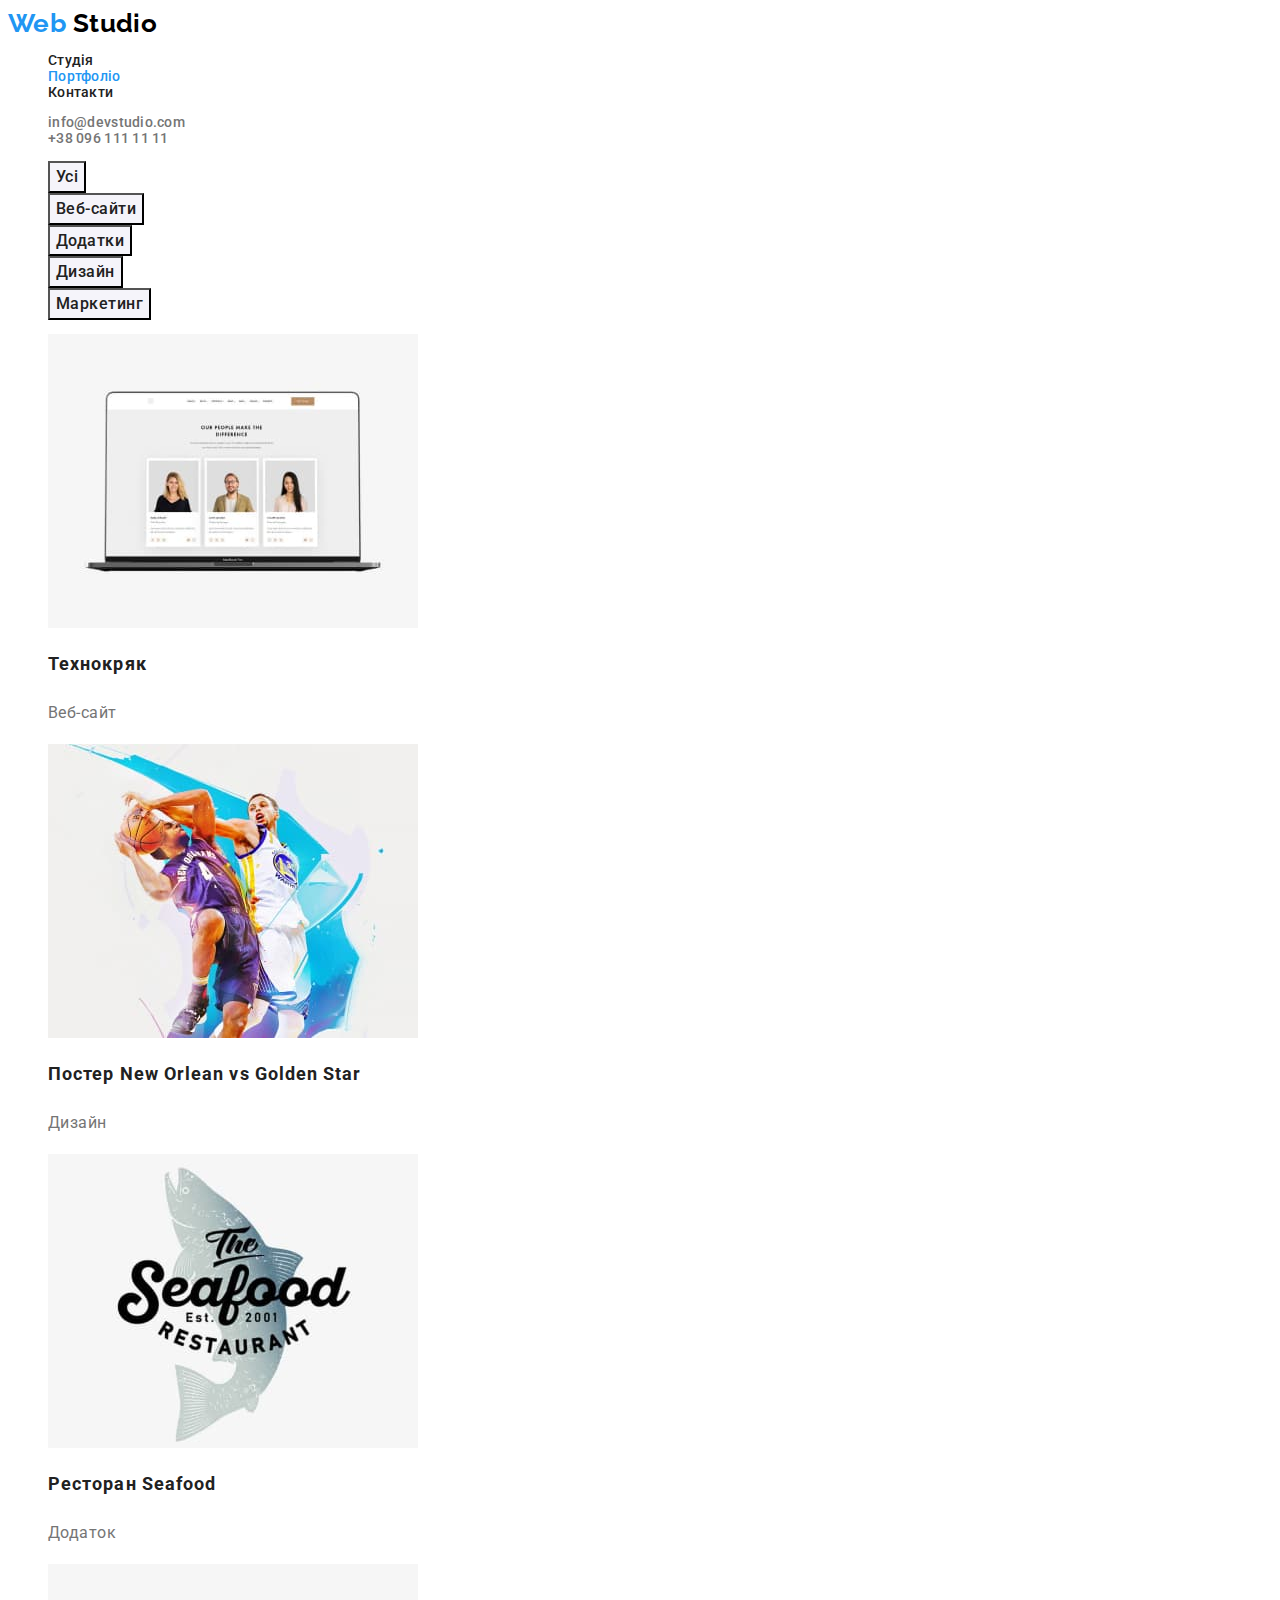
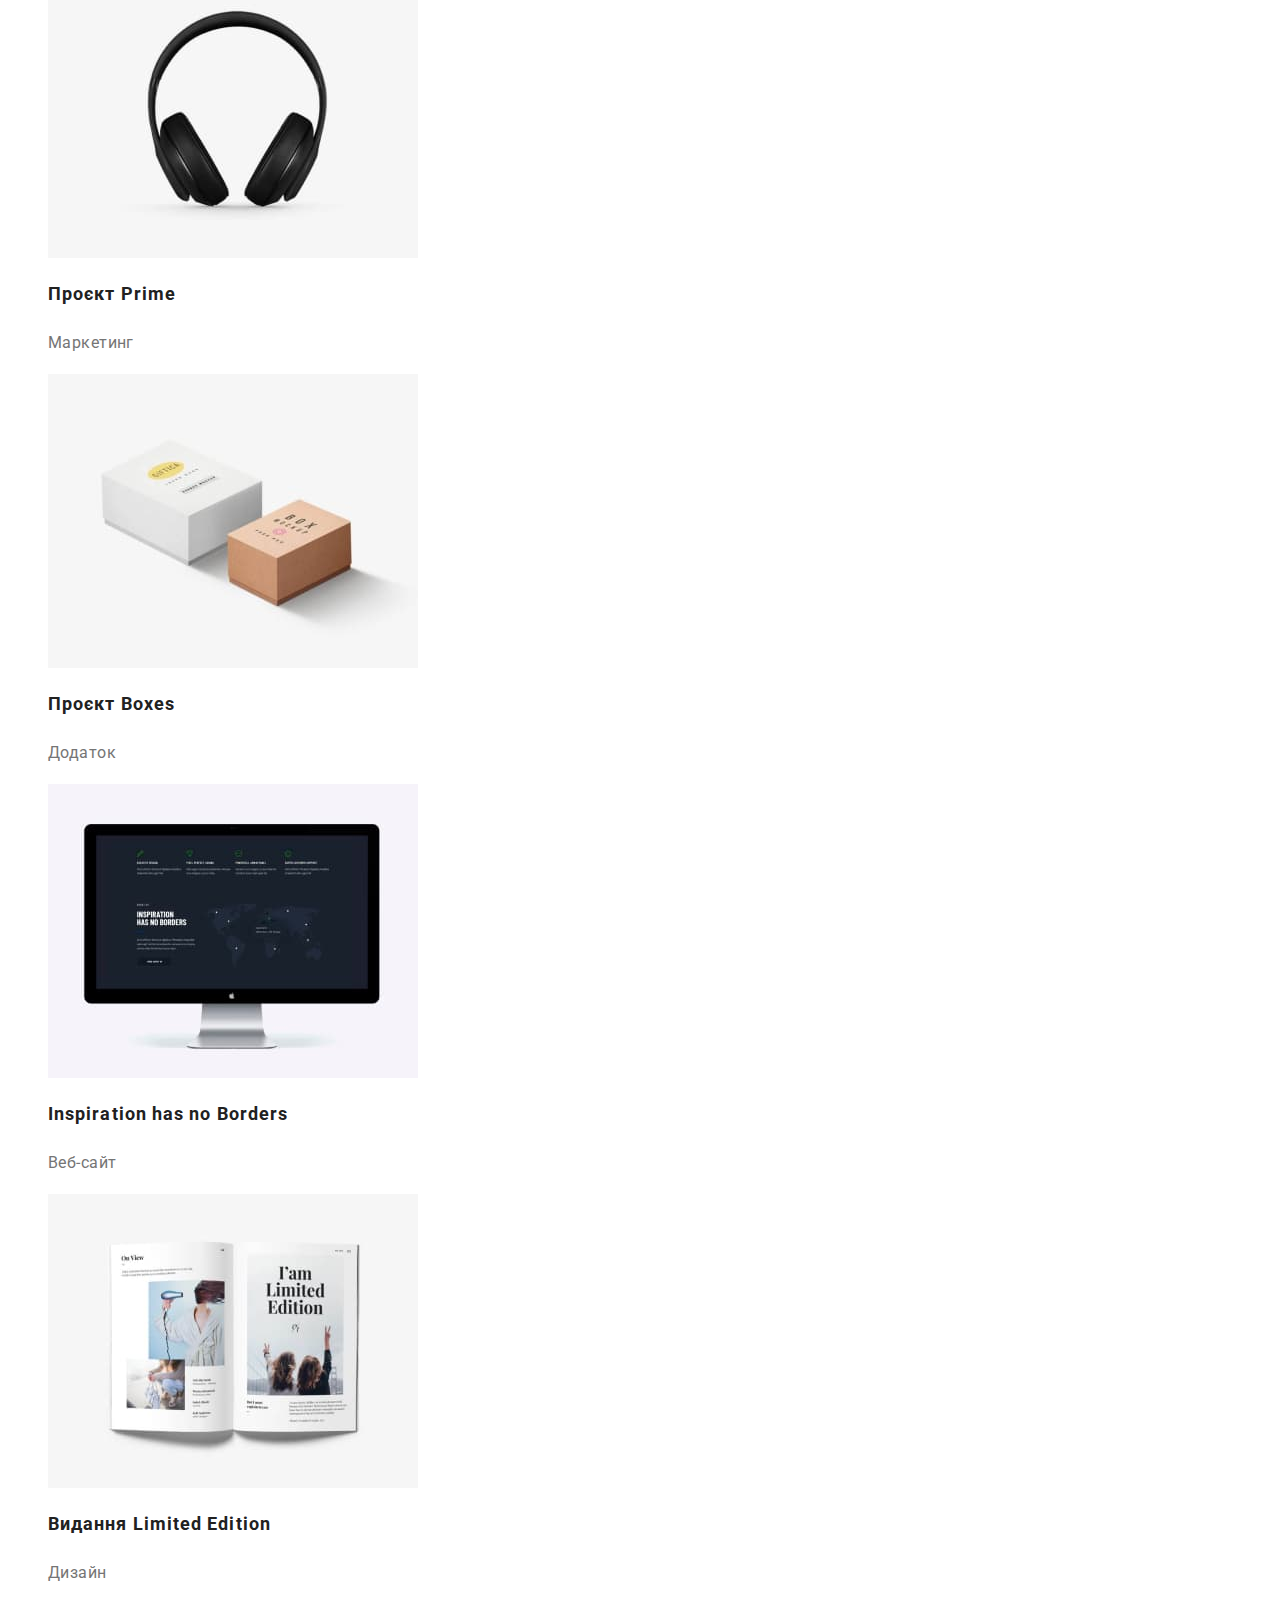
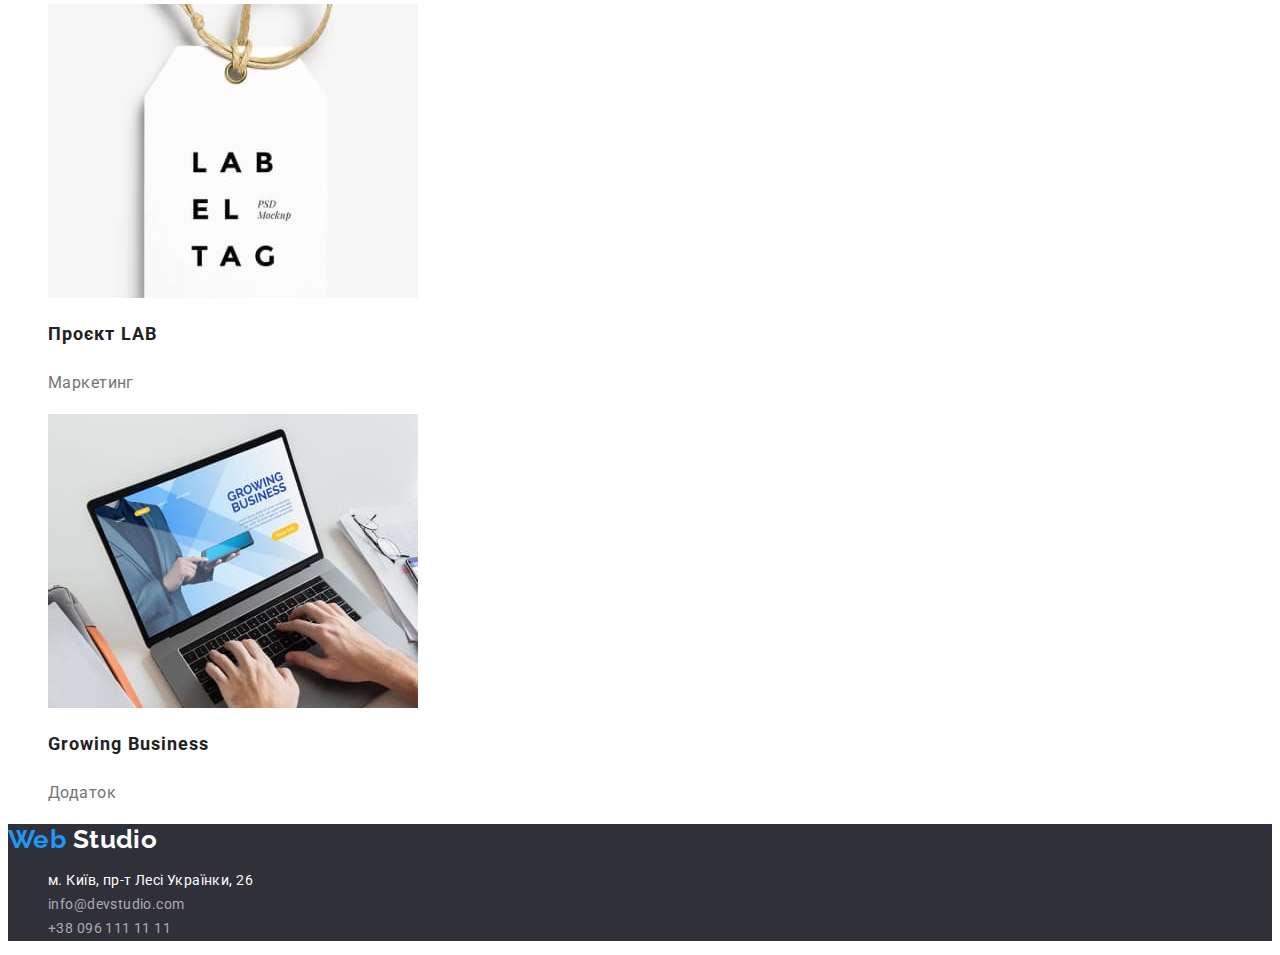
==== portfolio.html @ d784da1b "Скопіював файли попередньої роботи" ====
<!DOCTYPE html>
<html lang="uk">
  <head>
    <meta charset="UTF-8" />
    <meta http-equiv="X-UA-Compatible" content="IE=edge" />
    <meta name="viewport" content="width=device-width, initial-scale=1.0" />
    <title>Portfolio</title>
    <link
      href="https://fonts.googleapis.com/css2?family=Raleway:wght@700&family=Roboto:wght@400;500;700;900&display=swap"
      rel="stylesheet"
    />
    <link rel="stylesheet" href="./css/styles.css" />
  </head>
  <body>
    <!--Шапка сайту-->
    <header>
      <nav>
        <a href="./index.html" class="logo">
          <span class="accent"> Web</span> Studio</a
        >

        <ul class="site-nav list">
          <li><a href="./index.html" class="link">Студія</a></li>
          <li><a href="./portfolio.html" class="link current">Портфоліо</a></li>
          <li><a href="" class="link">Контакти</a></li>
        </ul>
      </nav>

      <ul class="addres-header list">
        <li>
          <a href="mailto:info@devstudio.com" class="link"
            >info@devstudio.com</a
          >
        </li>
        <li><a href="tel:+380961111111" class="link">+38 096 111 11 11</a></li>
      </ul>
    </header>
    <!--Портфоліо-->
    <main>
      <section class="portfolio-section">
        <h1 class="visually-hidden">Портфоліо</h1>
        <ul class="portfolio-filter list">
          <li><button type="button" class="button">Усі</button></li>
          <li><button type="button" class="button">Веб-сайти</button></li>
          <li><button type="button" class="button">Додатки</button></li>
          <li><button type="button" class="button">Дизайн</button></li>
          <li><button type="button" class="button">Маркетинг</button></li>
        </ul>
        <ul class="portfolio-list list">
          <li>
            <a href="" class="link"
              ><img src="./images/img-7.jpg" alt="технокряк" width="370" />
              <h2 class="project">Технокряк</h2>
              <p class="text">Веб-сайт</p>
            </a>
          </li>
          <li>
            <a href="" class="link"
              ><img src="./images/img-8.jpg" alt="постер" width="370" />
              <h2 class="project">Постер New Orlean vs Golden Star</h2>
              <p class="text">Дизайн</p>
            </a>
          </li>
          <li>
            <a href="" class="link"
              ><img src="./images/img-9.jpg" alt="ресторан" width="370" />
              <h2 class="project">Ресторан Seafood</h2>
              <p class="text">Додаток</p>
            </a>
          </li>
          <li>
            <a href="" class="link"
              ><img src="./images/img-10.jpg" alt="проект прайм" width="370" />
              <h2 class="project">Проєкт Prime</h2>
              <p class="text">Маркетинг</p>
            </a>
          </li>
          <li>
            <a href="" class="link"
              ><img src="./images/img-11.jpg" alt="прєкт бокси" width="370" />
              <h2 class="project">Проєкт Boxes</h2>
              <p class="text">Додаток</p>
            </a>
          </li>
          <li>
            <a href="" class="link"
              ><img
                src="./images/img-12.jpg"
                alt="натхнення не має кордонів"
                width="370"
              />
              <h2 class="project">Inspiration has no Borders</h2>
              <p class="text">Веб-сайт</p>
            </a>
          </li>
          <li>
            <a href="" class="link"
              ><img
                src="./images/img-13.jpg"
                alt="лімітоване видання"
                width="370"
              />
              <h2 class="project">Видання Limited Edition</h2>
              <p class="text">Дизайн</p>
            </a>
          </li>
          <li>
            <a href="" class="link"
              ><img src="./images/img-14.jpg" alt="проєкт лаб" width="370" />
              <h2 class="project">Проєкт LAB</h2>
              <p class="text">Маркетинг</p>
            </a>
          </li>
          <li>
            <a href="" class="link"
              ><img
                src="./images/img-15.jpg"
                alt="зростаючий бізнес"
                width="370"
              />
              <h2 class="project">Growing Business</h2>
              <p class="text">Додаток</p>
            </a>
          </li>
        </ul>
      </section>
    </main>
    <!--Підвал-->
    <footer class="footer">
      <a href="./index.html" class="logo-footer">
        <span class="accent"> Web</span> Studio</a
      >
      <address>
        <ul class="address-footer list">
          <li>
            <a
              href="https://goo.gl/maps/JW1N6J5ZFGcBBdPn9"
              target="_blank"
              rel="noopener noreferrer nofollow"
              class="map"
              >м. Київ, пр-т Лесі Українки, 26</a
            >
          </li>
          <li>
            <a href="mailto:info@devstudio.com" class="link"
              >info@devstudio.com</a
            >
          </li>
          <li>
            <a href="tel:+380961111111" class="link">+38 096 111 11 11</a>
          </li>
        </ul>
      </address>
    </footer>
  </body>
</html>
---- css/styles.css ----
:root {
    --primary-text-color: #757575;
    --title-text-color: #212121;
    --accent-color: #2196F3;
    --hero-title-color: #FFFFFF;
    --primary-bg-color: #FFFFFF;
    --button-color: #F5F4FA;
    --primary-button-color: #FFFFFF;
    --logo-color: #000000;
    --bg-hero-color: #2F303A;
    --bg-futer-color: #2F303A;
    --bg-team-color: #F5F4FA;
    --button-hero: #188CE8;
    --logo-footer-color:#FFFFFF;
    --link-footer-color:#FFFFFF99;
    --map-footer-color:#FFFFFF;
    --bg--button-primary-color:#FFFFFF;
    --button-hover-focus-color:#FFFFFF;
}

body {
    background-color:var(--primary-bg-color) ;
    color:var(--primary-text-color) ;
    font-family: Roboto, sans-serif;
    letter-spacing: 0.03em;
    font-size: 14px;
}

.list {
    list-style: none;
}

.visually-hidden {
    position: absolute;
    white-space: nowrap;
    width: 1px;
    height: 1px;
    overflow: hidden;
    border: 0;
    padding: 0;
    clip: rect(0 0 0 0);
    clip-path: inset(50%);
    margin: -1px;
}

/* logo */

.logo {
    color: var(--logo-color);
    font-family: Raleway, sans-serif;
    font-weight: 700;
    font-size: 26px;
    line-height: 1.19;
    text-decoration: none;
}
.logo .accent {
    color: var(--accent-color);
}
.logo:hover ,
.logo:focus {
    color: var(--accent-color);
}
.logo-footer {
color: var(--logo-footer-color);
    font-family: Raleway, sans-serif;
    font-weight: 700;
    font-size: 26px;
    line-height: 1.19;
    text-decoration: none;
}

.logo-footer .accent {
    color: var(--accent-color);
}

.logo-footer:hover ,
.logo-footer:focus {
    color: var(--accent-color);
}

/* site-nav */

.site-nav {
    font-weight: 500;
    line-height: 1.14;
    letter-spacing: 0.02em;
}
.site-nav .link {
color:var(--title-text-color ) ;
text-decoration: none;
}
.site-nav .link:hover ,
.site-nav .link:focus {
color: var(--accent-color);
}
.site-nav .link.current {
    color: var(--accent-color);
}

/* addres-header */

.addres-header {
    font-weight: 500;
    line-height: 1.14;
    letter-spacing: 0.02em;
}
.addres-header .link {
    color: var(--primary-text-color);
    text-decoration: none;
}
.addres-header .link:hover ,
.addres-header .link:focus {
    color: var(--accent-color);
}

/* section */

.section-title {
    color:var(--title-text-color);
    font-weight: 700;
    font-size: 36px;
    line-height: 1.7;
    text-align: center;
}

/* hero */

.hero {
    background-color: var(--bg-hero-color);
}
.hero-title {
    color: var(--hero-title-color);
    font-weight: 900;
    font-size: 44px;
    line-height: 1.36;
    text-align: center;
    letter-spacing: 0.06em;
    text-transform: uppercase;
}

/* feature-list */

.feature-list .title {
    color: var(--title-text-color) ;
    font-weight: 700;
    font-size: 14px;
    line-height: 1.14;
    text-transform: uppercase;
}

.feature-list .text {
    line-height: 1.71;
}

/* team-list */

.section-team {
    background-color: var(--bg-team-color);
}
.team-list .title {
    color: var(--title-text-color);
    font-weight: 500;
    font-size: 16px;
    line-height: 1.19;
    text-align: center;
}

.team-list .text {
    font-size: 16px;
    line-height: 1.19;
    text-align: center;
}

/* portfolio-list */

.portfolio-list .project {
    color: var(--title-text-color);
    font-weight: 700;
    font-size: 18px;
    line-height: 2;
    letter-spacing: 0.06em;
}

.portfolio-list .text {
    color: var(--primary-text-color);
    font-size: 16px;
    line-height: 1.88;
    
}

.portfolio-list .link {
    text-decoration: none;
}

/* button */

.button {
    background-color:var(--button-color);
    color: var(--title-text-color);
    font-family: inherit;
    font-weight: 500;
    font-size: 16px;
    line-height: 1.62;
    text-align: center;
    letter-spacing: 0.03em;
    cursor: pointer;
}
.button:hover ,
.button:focus {
    color:var(--button-hover-focus-color);
    background-color: var(--accent-color);
}
.button.primary {
    background-color: var(--button-hero);
    color: var(--primary-button-color);
    font-family: inherit;
    font-weight: 700;
    font-size: 16px;
    line-height: 1.88;
    display: flex;
    align-items: center;
    text-align: center;
    letter-spacing: 0.06em;
}
.button.primary:hover ,
.button.primary:focus {
    color: var(--accent-color);
    background-color:var(--bg--button-primary-color);
}

/* footer */

.footer {
    background-color: var(--bg-futer-color);
}
.address-footer .map {
    font-style: normal;
    color: var(--map-footer-color);
    line-height: 1.71;
    text-decoration: none;
}
.address-footer .link {
    font-style: normal;
    color: var(--link-footer-color);
    line-height: 1.71;
    text-decoration: none;
}
.address-footer .map:hover ,
.address-footer .map:focus {
    color: var(--accent-color);
}
.address-footer .link:hover ,
.address-footer .link:focus {
    color: var(--accent-color);
}



/* колір основногу тексту #212121 */
/* колір вторичного текту #757575 */
/* фон білий #FFFFFF */
/* сірий  #2F303A */
/* акцент #2196F3 */
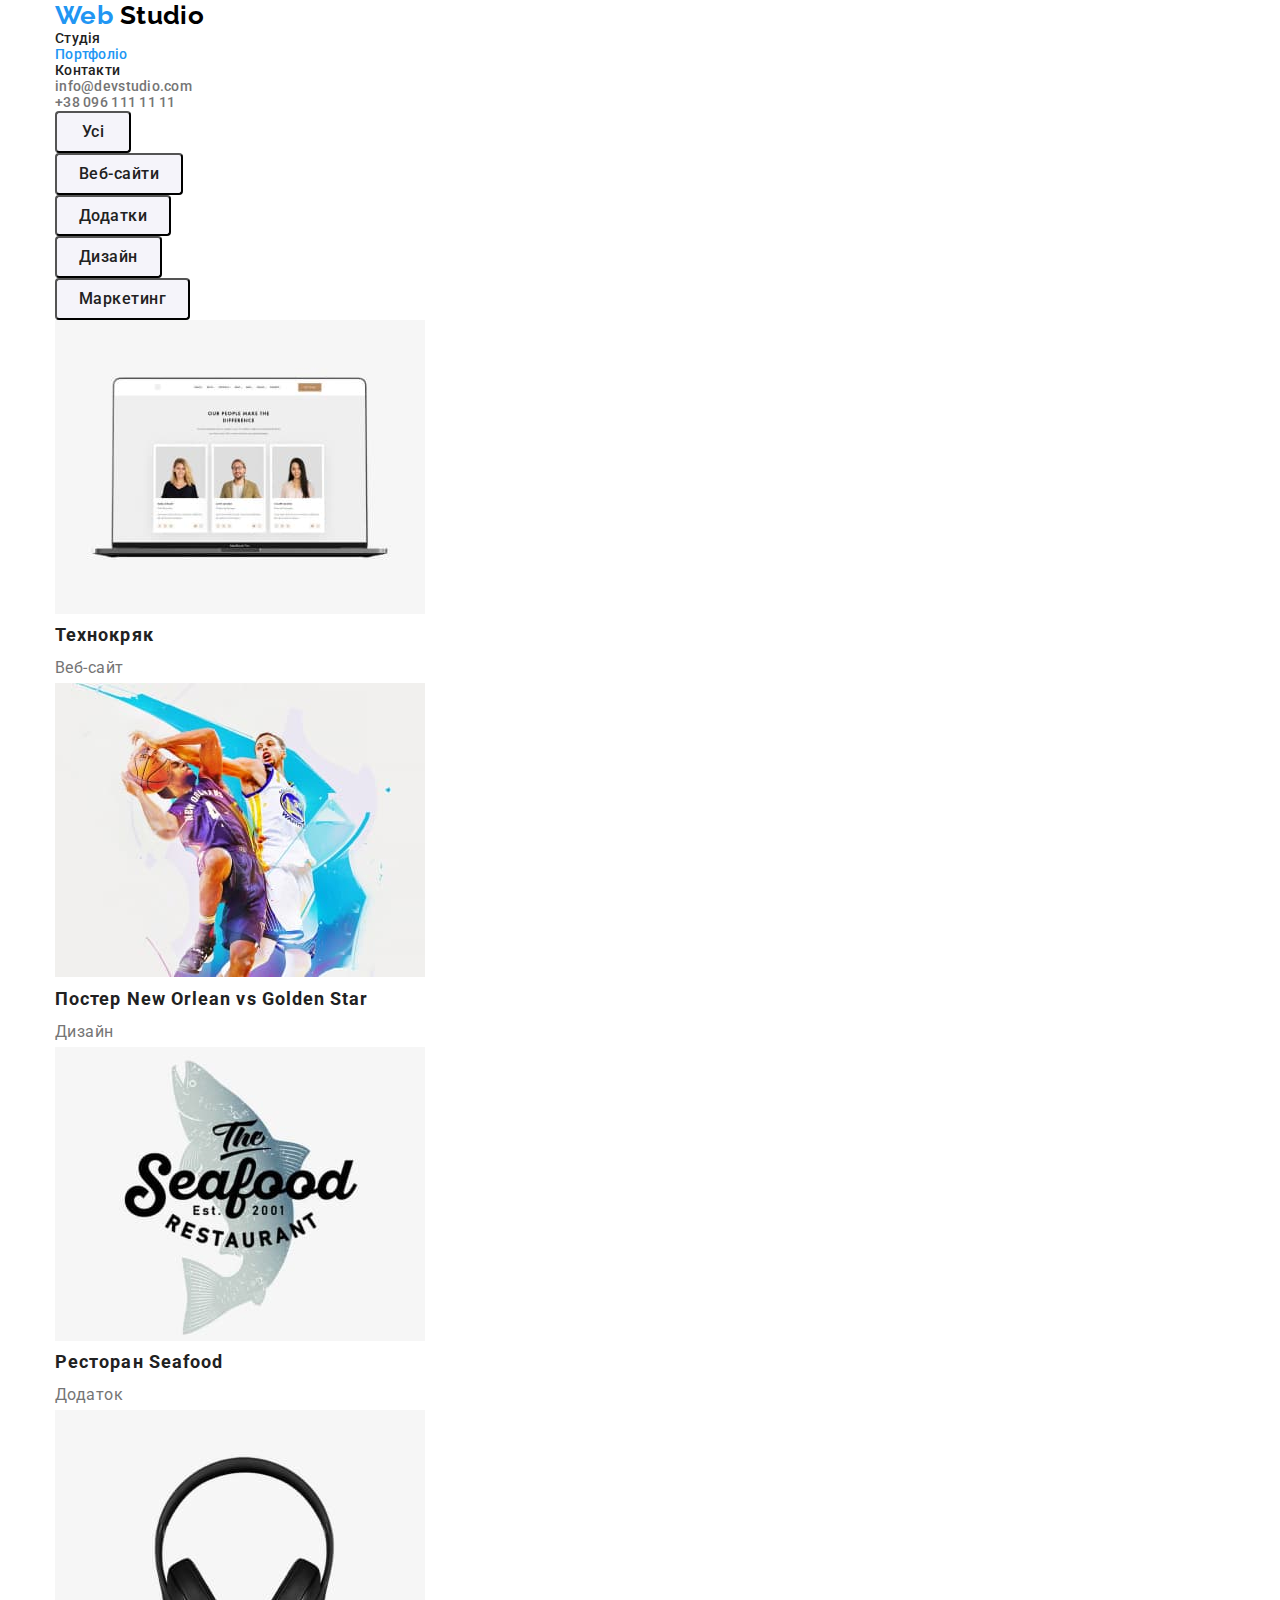
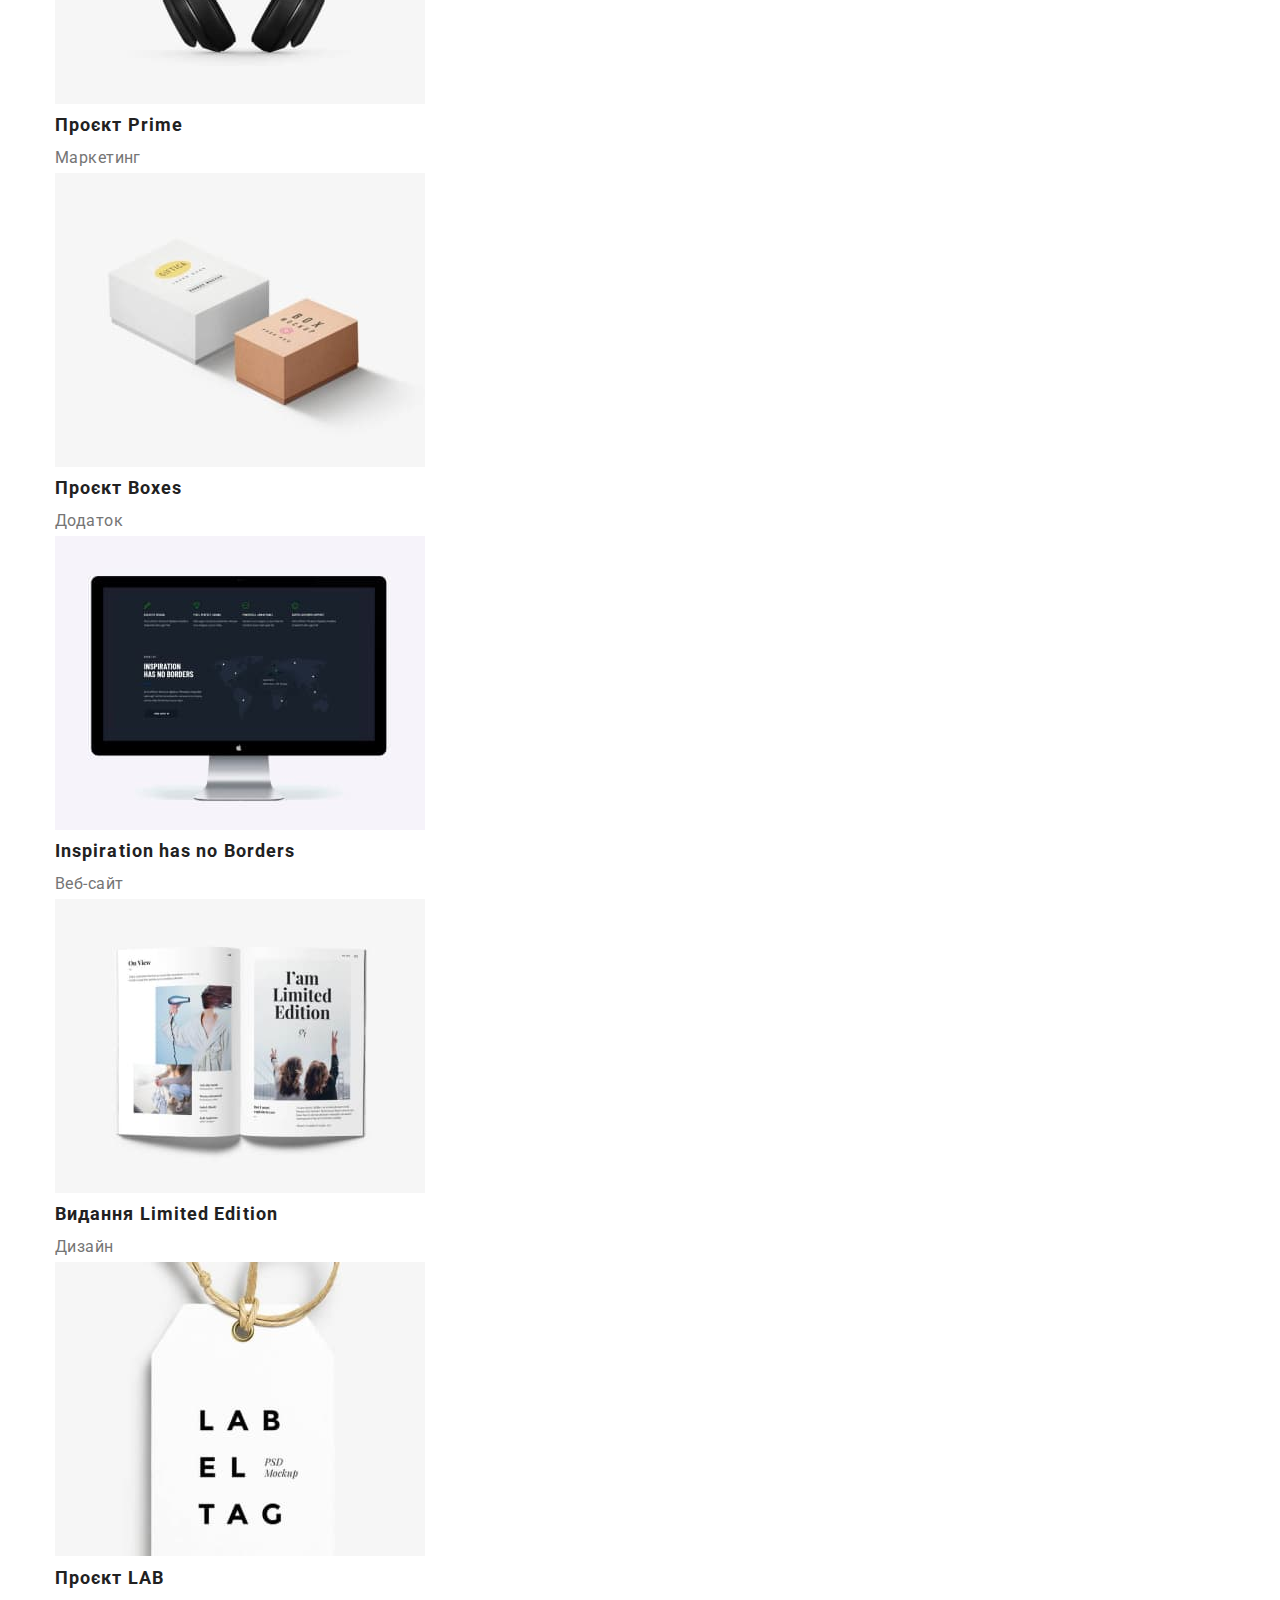
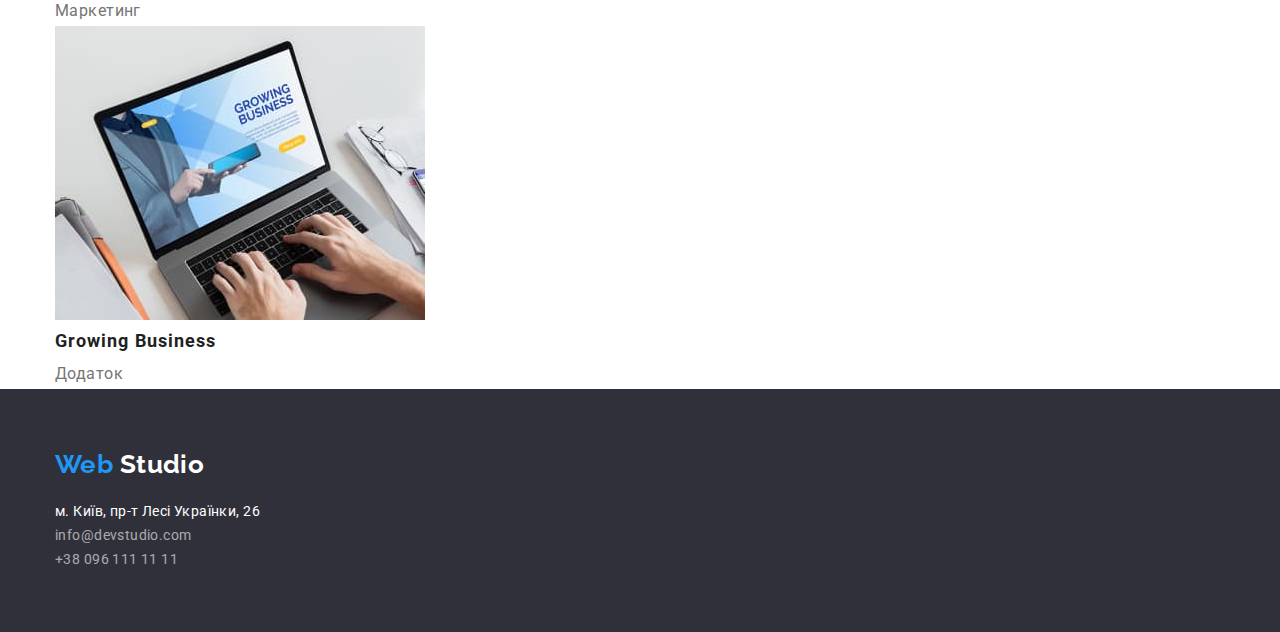
==== commit 8dea3151: "додав контейнери" ====
--- a/portfolio.html
+++ b/portfolio.html
@@ -5,142 +5,37 @@
     <meta http-equiv="X-UA-Compatible" content="IE=edge" />
     <meta name="viewport" content="width=device-width, initial-scale=1.0" />
     <title>Portfolio</title>
+    <link rel="preconnect" href="https://fonts.googleapis.com" />
+    <link rel="preconnect" href="https://fonts.gstatic.com" crossorigin />
     <link
       href="https://fonts.googleapis.com/css2?family=Raleway:wght@700&family=Roboto:wght@400;500;700;900&display=swap"
       rel="stylesheet"
+    />
+    <link
+      rel="stylesheet"
+      href="https://cdnjs.cloudflare.com/ajax/libs/modern-normalize/1.1.0/modern-normalize.min.css"
     />
     <link rel="stylesheet" href="./css/styles.css" />
   </head>
   <body>
     <!--Шапка сайту-->
     <header>
-      <nav>
-        <a href="./index.html" class="logo">
-          <span class="accent"> Web</span> Studio</a
-        >
+      <div class="container">
+        <nav>
+          <a href="./index.html" class="logo">
+            <span class="accent"> Web</span> Studio</a
+          >
 
-        <ul class="site-nav list">
-          <li><a href="./index.html" class="link">Студія</a></li>
-          <li><a href="./portfolio.html" class="link current">Портфоліо</a></li>
-          <li><a href="" class="link">Контакти</a></li>
-        </ul>
-      </nav>
+          <ul class="site-nav list">
+            <li><a href="./index.html" class="link">Студія</a></li>
+            <li>
+              <a href="./portfolio.html" class="link current">Портфоліо</a>
+            </li>
+            <li><a href="" class="link">Контакти</a></li>
+          </ul>
+        </nav>
 
-      <ul class="addres-header list">
-        <li>
-          <a href="mailto:info@devstudio.com" class="link"
-            >info@devstudio.com</a
-          >
-        </li>
-        <li><a href="tel:+380961111111" class="link">+38 096 111 11 11</a></li>
-      </ul>
-    </header>
-    <!--Портфоліо-->
-    <main>
-      <section class="portfolio-section">
-        <h1 class="visually-hidden">Портфоліо</h1>
-        <ul class="portfolio-filter list">
-          <li><button type="button" class="button">Усі</button></li>
-          <li><button type="button" class="button">Веб-сайти</button></li>
-          <li><button type="button" class="button">Додатки</button></li>
-          <li><button type="button" class="button">Дизайн</button></li>
-          <li><button type="button" class="button">Маркетинг</button></li>
-        </ul>
-        <ul class="portfolio-list list">
-          <li>
-            <a href="" class="link"
-              ><img src="./images/img-7.jpg" alt="технокряк" width="370" />
-              <h2 class="project">Технокряк</h2>
-              <p class="text">Веб-сайт</p>
-            </a>
-          </li>
-          <li>
-            <a href="" class="link"
-              ><img src="./images/img-8.jpg" alt="постер" width="370" />
-              <h2 class="project">Постер New Orlean vs Golden Star</h2>
-              <p class="text">Дизайн</p>
-            </a>
-          </li>
-          <li>
-            <a href="" class="link"
-              ><img src="./images/img-9.jpg" alt="ресторан" width="370" />
-              <h2 class="project">Ресторан Seafood</h2>
-              <p class="text">Додаток</p>
-            </a>
-          </li>
-          <li>
-            <a href="" class="link"
-              ><img src="./images/img-10.jpg" alt="проект прайм" width="370" />
-              <h2 class="project">Проєкт Prime</h2>
-              <p class="text">Маркетинг</p>
-            </a>
-          </li>
-          <li>
-            <a href="" class="link"
-              ><img src="./images/img-11.jpg" alt="прєкт бокси" width="370" />
-              <h2 class="project">Проєкт Boxes</h2>
-              <p class="text">Додаток</p>
-            </a>
-          </li>
-          <li>
-            <a href="" class="link"
-              ><img
-                src="./images/img-12.jpg"
-                alt="натхнення не має кордонів"
-                width="370"
-              />
-              <h2 class="project">Inspiration has no Borders</h2>
-              <p class="text">Веб-сайт</p>
-            </a>
-          </li>
-          <li>
-            <a href="" class="link"
-              ><img
-                src="./images/img-13.jpg"
-                alt="лімітоване видання"
-                width="370"
-              />
-              <h2 class="project">Видання Limited Edition</h2>
-              <p class="text">Дизайн</p>
-            </a>
-          </li>
-          <li>
-            <a href="" class="link"
-              ><img src="./images/img-14.jpg" alt="проєкт лаб" width="370" />
-              <h2 class="project">Проєкт LAB</h2>
-              <p class="text">Маркетинг</p>
-            </a>
-          </li>
-          <li>
-            <a href="" class="link"
-              ><img
-                src="./images/img-15.jpg"
-                alt="зростаючий бізнес"
-                width="370"
-              />
-              <h2 class="project">Growing Business</h2>
-              <p class="text">Додаток</p>
-            </a>
-          </li>
-        </ul>
-      </section>
-    </main>
-    <!--Підвал-->
-    <footer class="footer">
-      <a href="./index.html" class="logo-footer">
-        <span class="accent"> Web</span> Studio</a
-      >
-      <address>
-        <ul class="address-footer list">
-          <li>
-            <a
-              href="https://goo.gl/maps/JW1N6J5ZFGcBBdPn9"
-              target="_blank"
-              rel="noopener noreferrer nofollow"
-              class="map"
-              >м. Київ, пр-т Лесі Українки, 26</a
-            >
-          </li>
+        <ul class="addres-header list">
           <li>
             <a href="mailto:info@devstudio.com" class="link"
               >info@devstudio.com</a
@@ -150,7 +45,132 @@
             <a href="tel:+380961111111" class="link">+38 096 111 11 11</a>
           </li>
         </ul>
-      </address>
+      </div>
+    </header>
+    <!--Портфоліо-->
+    <main>
+      <section class="portfolio-section">
+        <div class="container">
+          <h1 class="visually-hidden">Портфоліо</h1>
+          <ul class="portfolio-filter list">
+            <li><button type="button" class="button everyone">Усі</button></li>
+            <li><button type="button" class="button">Веб-сайти</button></li>
+            <li><button type="button" class="button">Додатки</button></li>
+            <li><button type="button" class="button">Дизайн</button></li>
+            <li><button type="button" class="button">Маркетинг</button></li>
+          </ul>
+          <ul class="portfolio-list list">
+            <li>
+              <a href="" class="link"
+                ><img src="./images/img-7.jpg" alt="технокряк" width="370" />
+                <h2 class="project">Технокряк</h2>
+                <p class="text">Веб-сайт</p>
+              </a>
+            </li>
+            <li>
+              <a href="" class="link"
+                ><img src="./images/img-8.jpg" alt="постер" width="370" />
+                <h2 class="project">Постер New Orlean vs Golden Star</h2>
+                <p class="text">Дизайн</p>
+              </a>
+            </li>
+            <li>
+              <a href="" class="link"
+                ><img src="./images/img-9.jpg" alt="ресторан" width="370" />
+                <h2 class="project">Ресторан Seafood</h2>
+                <p class="text">Додаток</p>
+              </a>
+            </li>
+            <li>
+              <a href="" class="link"
+                ><img
+                  src="./images/img-10.jpg"
+                  alt="проект прайм"
+                  width="370"
+                />
+                <h2 class="project">Проєкт Prime</h2>
+                <p class="text">Маркетинг</p>
+              </a>
+            </li>
+            <li>
+              <a href="" class="link"
+                ><img src="./images/img-11.jpg" alt="прєкт бокси" width="370" />
+                <h2 class="project">Проєкт Boxes</h2>
+                <p class="text">Додаток</p>
+              </a>
+            </li>
+            <li>
+              <a href="" class="link"
+                ><img
+                  src="./images/img-12.jpg"
+                  alt="натхнення не має кордонів"
+                  width="370"
+                />
+                <h2 class="project">Inspiration has no Borders</h2>
+                <p class="text">Веб-сайт</p>
+              </a>
+            </li>
+            <li>
+              <a href="" class="link"
+                ><img
+                  src="./images/img-13.jpg"
+                  alt="лімітоване видання"
+                  width="370"
+                />
+                <h2 class="project">Видання Limited Edition</h2>
+                <p class="text">Дизайн</p>
+              </a>
+            </li>
+            <li>
+              <a href="" class="link"
+                ><img src="./images/img-14.jpg" alt="проєкт лаб" width="370" />
+                <h2 class="project">Проєкт LAB</h2>
+                <p class="text">Маркетинг</p>
+              </a>
+            </li>
+            <li>
+              <a href="" class="link"
+                ><img
+                  src="./images/img-15.jpg"
+                  alt="зростаючий бізнес"
+                  width="370"
+                />
+                <h2 class="project">Growing Business</h2>
+                <p class="text">Додаток</p>
+              </a>
+            </li>
+          </ul>
+        </div>
+      </section>
+    </main>
+    <!--Підвал-->
+    <footer class="footer">
+      <div class="container">
+        <a href="./index.html" class="logo-footer">
+          <span class="accent"> Web</span> Studio</a
+        >
+        <address>
+          <ul class="address-footer list">
+            <li>
+              <a
+                href="https://goo.gl/maps/JW1N6J5ZFGcBBdPn9"
+                target="_blank"
+                rel="noopener noreferrer nofollow"
+                class="map"
+                >м. Київ, пр-т Лесі Українки, 26</a
+              >
+            </li>
+            <li>
+              <a href="mailto:info@devstudio.com" class="link"
+                >info@devstudio.com</a
+              >
+            </li>
+            <li>
+              <a href="tel:+380961111111" class="link">+38 096 111 11 11</a>
+            </li>
+          </ul>
+        </address>
+      </div>
     </footer>
   </body>
 </html>
--- a/css/styles.css
+++ b/css/styles.css
@@ -1,263 +1,303 @@
 :root {
-    --primary-text-color: #757575;
-    --title-text-color: #212121;
-    --accent-color: #2196F3;
-    --hero-title-color: #FFFFFF;
-    --primary-bg-color: #FFFFFF;
-    --button-color: #F5F4FA;
-    --primary-button-color: #FFFFFF;
-    --logo-color: #000000;
-    --bg-hero-color: #2F303A;
-    --bg-futer-color: #2F303A;
-    --bg-team-color: #F5F4FA;
-    --button-hero: #188CE8;
-    --logo-footer-color:#FFFFFF;
-    --link-footer-color:#FFFFFF99;
-    --map-footer-color:#FFFFFF;
-    --bg--button-primary-color:#FFFFFF;
-    --button-hover-focus-color:#FFFFFF;
+  --primary-text-color: #757575;
+  --title-text-color: #212121;
+  --accent-color: #2196f3;
+  --hero-title-color: #ffffff;
+  --primary-bg-color: #ffffff;
+  --button-color: #f5f4fa;
+  --primary-button-color: #ffffff;
+  --logo-color: #000000;
+  --bg-hero-color: #2f303a;
+  --bg-futer-color: #2f303a;
+  --bg-team-color: #f5f4fa;
+  --button-hero: #188ce8;
+  --logo-footer-color: #ffffff;
+  --link-footer-color: #ffffff99;
+  --map-footer-color: #ffffff;
+  --bg--button-primary-color: #ffffff;
+  --button-hover-focus-color: #ffffff;
+}
+
+h1,
+h2,
+h3,
+p {
+  margin: 0;
+}
+
+.container {
+  width: 1200px;
+  padding: 0 15px;
+  margin: 0 auto;
 }
 
 body {
-    background-color:var(--primary-bg-color) ;
-    color:var(--primary-text-color) ;
-    font-family: Roboto, sans-serif;
-    letter-spacing: 0.03em;
-    font-size: 14px;
+  background-color: var(--primary-bg-color);
+  color: var(--primary-text-color);
+  font-family: Roboto, sans-serif;
+  letter-spacing: 0.03em;
+  font-size: 14px;
 }
 
 .list {
-    list-style: none;
+  list-style: none;
+  padding-left: 0;
+  margin: 0;
 }
 
 .visually-hidden {
-    position: absolute;
-    white-space: nowrap;
-    width: 1px;
-    height: 1px;
-    overflow: hidden;
-    border: 0;
-    padding: 0;
-    clip: rect(0 0 0 0);
-    clip-path: inset(50%);
-    margin: -1px;
+  position: absolute;
+  white-space: nowrap;
+  width: 1px;
+  height: 1px;
+  overflow: hidden;
+  border: 0;
+  padding: 0;
+  clip: rect(0 0 0 0);
+  clip-path: inset(50%);
+  margin: -1px;
 }
 
 /* logo */
 
 .logo {
-    color: var(--logo-color);
-    font-family: Raleway, sans-serif;
-    font-weight: 700;
-    font-size: 26px;
-    line-height: 1.19;
-    text-decoration: none;
+  color: var(--logo-color);
+  font-family: Raleway, sans-serif;
+  font-weight: 700;
+  font-size: 26px;
+  line-height: 1.19;
+  text-decoration: none;
 }
 .logo .accent {
-    color: var(--accent-color);
-}
-.logo:hover ,
+  color: var(--accent-color);
+}
+.logo:hover,
 .logo:focus {
-    color: var(--accent-color);
+  color: var(--accent-color);
 }
 .logo-footer {
-color: var(--logo-footer-color);
-    font-family: Raleway, sans-serif;
-    font-weight: 700;
-    font-size: 26px;
-    line-height: 1.19;
-    text-decoration: none;
+  color: var(--logo-footer-color);
+  font-family: Raleway, sans-serif;
+  font-weight: 700;
+  font-size: 26px;
+  line-height: 1.19;
+  text-decoration: none;
+  display: inline-block;
+  margin-bottom: 20px;
 }
 
 .logo-footer .accent {
-    color: var(--accent-color);
-}
-
-.logo-footer:hover ,
+  color: var(--accent-color);
+}
+
+.logo-footer:hover,
 .logo-footer:focus {
-    color: var(--accent-color);
+  color: var(--accent-color);
 }
 
 /* site-nav */
 
 .site-nav {
-    font-weight: 500;
-    line-height: 1.14;
-    letter-spacing: 0.02em;
+  font-weight: 500;
+  line-height: 1.14;
+  letter-spacing: 0.02em;
 }
 .site-nav .link {
-color:var(--title-text-color ) ;
-text-decoration: none;
-}
-.site-nav .link:hover ,
+  color: var(--title-text-color);
+  text-decoration: none;
+}
+.site-nav .link:hover,
 .site-nav .link:focus {
-color: var(--accent-color);
+  color: var(--accent-color);
 }
 .site-nav .link.current {
-    color: var(--accent-color);
+  color: var(--accent-color);
 }
 
 /* addres-header */
 
 .addres-header {
-    font-weight: 500;
-    line-height: 1.14;
-    letter-spacing: 0.02em;
+  font-weight: 500;
+  line-height: 1.14;
+  letter-spacing: 0.02em;
 }
 .addres-header .link {
-    color: var(--primary-text-color);
-    text-decoration: none;
-}
-.addres-header .link:hover ,
+  color: var(--primary-text-color);
+  text-decoration: none;
+}
+.addres-header .link:hover,
 .addres-header .link:focus {
-    color: var(--accent-color);
+  color: var(--accent-color);
 }
 
 /* section */
 
+.section {
+  padding-top: 94px;
+  padding-bottom: 94px;
+}
+
 .section-title {
-    color:var(--title-text-color);
-    font-weight: 700;
-    font-size: 36px;
-    line-height: 1.7;
-    text-align: center;
+  color: var(--title-text-color);
+  font-weight: 700;
+  font-size: 36px;
+  line-height: 1.7;
+  text-align: center;
+  margin-bottom: 50px;
+}
+.section-work {
+  background-color: red;
 }
 
 /* hero */
 
 .hero {
-    background-color: var(--bg-hero-color);
+  /* margin: 0 auto; */
+  /* padding-top: 200px;
+  padding-bottom: 200px; */
+  background-color: var(--bg-hero-color);
 }
 .hero-title {
-    color: var(--hero-title-color);
-    font-weight: 900;
-    font-size: 44px;
-    line-height: 1.36;
-    text-align: center;
-    letter-spacing: 0.06em;
-    text-transform: uppercase;
+  color: var(--hero-title-color);
+  font-weight: 900;
+  font-size: 44px;
+  line-height: 1.36;
+  text-align: center;
+  letter-spacing: 0.06em;
+  text-transform: uppercase;
+  margin-bottom: 30px;
 }
 
 /* feature-list */
+.section-feature {
+  outline: 1px solid red;
+}
 
 .feature-list .title {
-    color: var(--title-text-color) ;
-    font-weight: 700;
-    font-size: 14px;
-    line-height: 1.14;
-    text-transform: uppercase;
+  color: var(--title-text-color);
+  font-weight: 700;
+  font-size: 14px;
+  line-height: 1.14;
+  text-transform: uppercase;
 }
 
 .feature-list .text {
-    line-height: 1.71;
+  line-height: 1.71;
 }
 
 /* team-list */
 
 .section-team {
-    background-color: var(--bg-team-color);
+  background-color: var(--bg-team-color);
 }
 .team-list .title {
-    color: var(--title-text-color);
-    font-weight: 500;
-    font-size: 16px;
-    line-height: 1.19;
-    text-align: center;
+  color: var(--title-text-color);
+  font-weight: 500;
+  font-size: 16px;
+  line-height: 1.19;
+  text-align: center;
 }
 
 .team-list .text {
-    font-size: 16px;
-    line-height: 1.19;
-    text-align: center;
+  font-size: 16px;
+  line-height: 1.19;
+  text-align: center;
 }
 
 /* portfolio-list */
 
 .portfolio-list .project {
-    color: var(--title-text-color);
-    font-weight: 700;
-    font-size: 18px;
-    line-height: 2;
-    letter-spacing: 0.06em;
+  color: var(--title-text-color);
+  font-weight: 700;
+  font-size: 18px;
+  line-height: 2;
+  letter-spacing: 0.06em;
 }
 
 .portfolio-list .text {
-    color: var(--primary-text-color);
-    font-size: 16px;
-    line-height: 1.88;
-    
+  color: var(--primary-text-color);
+  font-size: 16px;
+  line-height: 1.88;
 }
 
 .portfolio-list .link {
-    text-decoration: none;
+  text-decoration: none;
 }
 
 /* button */
 
 .button {
-    background-color:var(--button-color);
-    color: var(--title-text-color);
-    font-family: inherit;
-    font-weight: 500;
-    font-size: 16px;
-    line-height: 1.62;
-    text-align: center;
-    letter-spacing: 0.03em;
-    cursor: pointer;
-}
-.button:hover ,
+  background-color: var(--button-color);
+  color: var(--title-text-color);
+  font-family: inherit;
+  font-weight: 500;
+  font-size: 16px;
+  line-height: 1.62;
+  text-align: center;
+  letter-spacing: 0.03em;
+  cursor: pointer;
+  border-radius: 4px;
+  padding: 6px 22px;
+  text-align: center;
+}
+.button:hover,
 .button:focus {
-    color:var(--button-hover-focus-color);
-    background-color: var(--accent-color);
+  color: var(--button-hover-focus-color);
+  background-color: var(--accent-color);
+}
+.button.everyone {
+  padding: 6px 25px;
 }
 .button.primary {
-    background-color: var(--button-hero);
-    color: var(--primary-button-color);
-    font-family: inherit;
-    font-weight: 700;
-    font-size: 16px;
-    line-height: 1.88;
-    display: flex;
-    align-items: center;
-    text-align: center;
-    letter-spacing: 0.06em;
-}
-.button.primary:hover ,
+  background-color: var(--button-hero);
+  color: var(--primary-button-color);
+  font-family: inherit;
+  font-weight: 700;
+  font-size: 16px;
+  line-height: 1.88;
+  display: flex;
+  align-items: center;
+  text-align: center;
+  letter-spacing: 0.06em;
+  padding: 10px 32px;
+  margin: 0 auto;
+}
+.button.primary:hover,
 .button.primary:focus {
-    color: var(--accent-color);
-    background-color:var(--bg--button-primary-color);
+  color: var(--accent-color);
+  background-color: var(--bg--button-primary-color);
 }
 
 /* footer */
 
 .footer {
-    background-color: var(--bg-futer-color);
+  background-color: var(--bg-futer-color);
+  padding-top: 60px;
+  padding-bottom: 60px;
 }
 .address-footer .map {
-    font-style: normal;
-    color: var(--map-footer-color);
-    line-height: 1.71;
-    text-decoration: none;
+  font-style: normal;
+  color: var(--map-footer-color);
+  line-height: 1.71;
+  text-decoration: none;
 }
 .address-footer .link {
-    font-style: normal;
-    color: var(--link-footer-color);
-    line-height: 1.71;
-    text-decoration: none;
-}
-.address-footer .map:hover ,
+  font-style: normal;
+  color: var(--link-footer-color);
+  line-height: 1.71;
+  text-decoration: none;
+}
+.address-footer .map:hover,
 .address-footer .map:focus {
-    color: var(--accent-color);
-}
-.address-footer .link:hover ,
+  color: var(--accent-color);
+}
+.address-footer .link:hover,
 .address-footer .link:focus {
-    color: var(--accent-color);
-}
-
-
+  color: var(--accent-color);
+}
 
 /* колір основногу тексту #212121 */
 /* колір вторичного текту #757575 */
 /* фон білий #FFFFFF */
 /* сірий  #2F303A */
-/* акцент #2196F3 */+/* акцент #2196F3 */
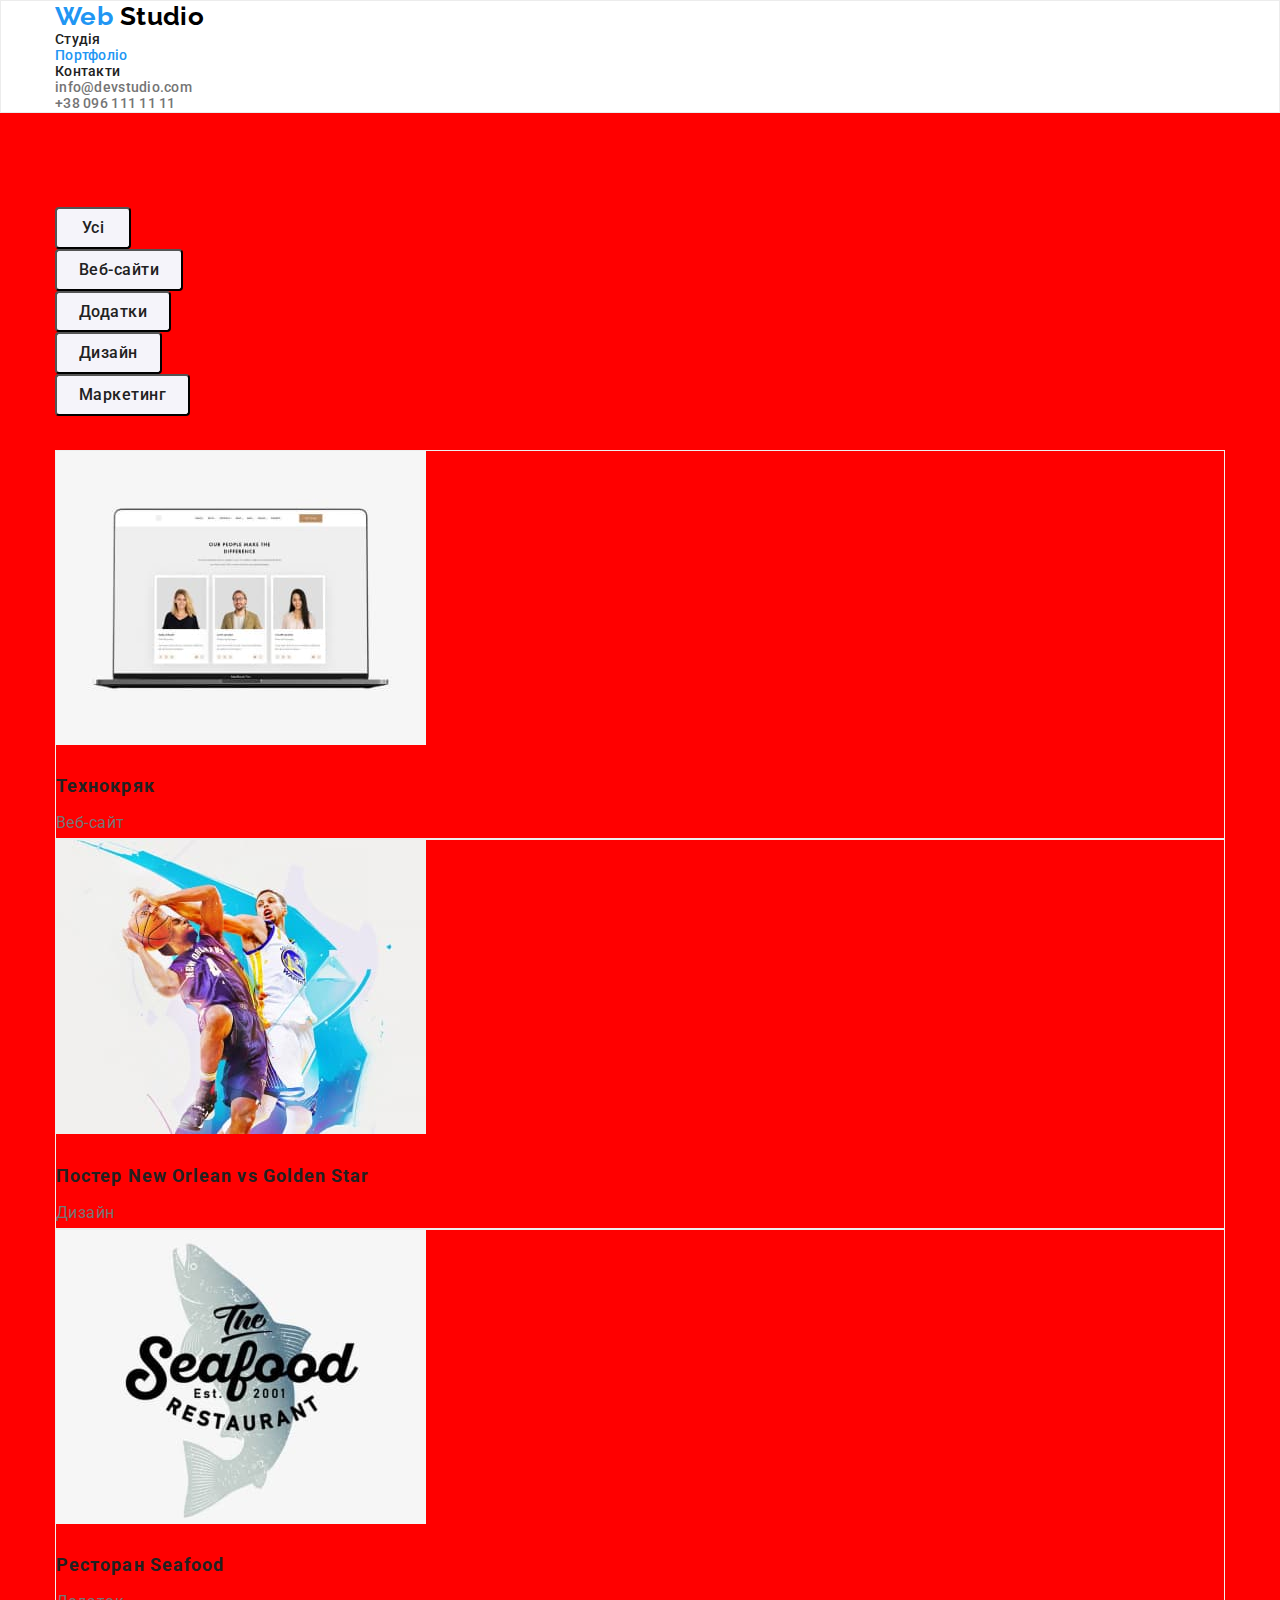
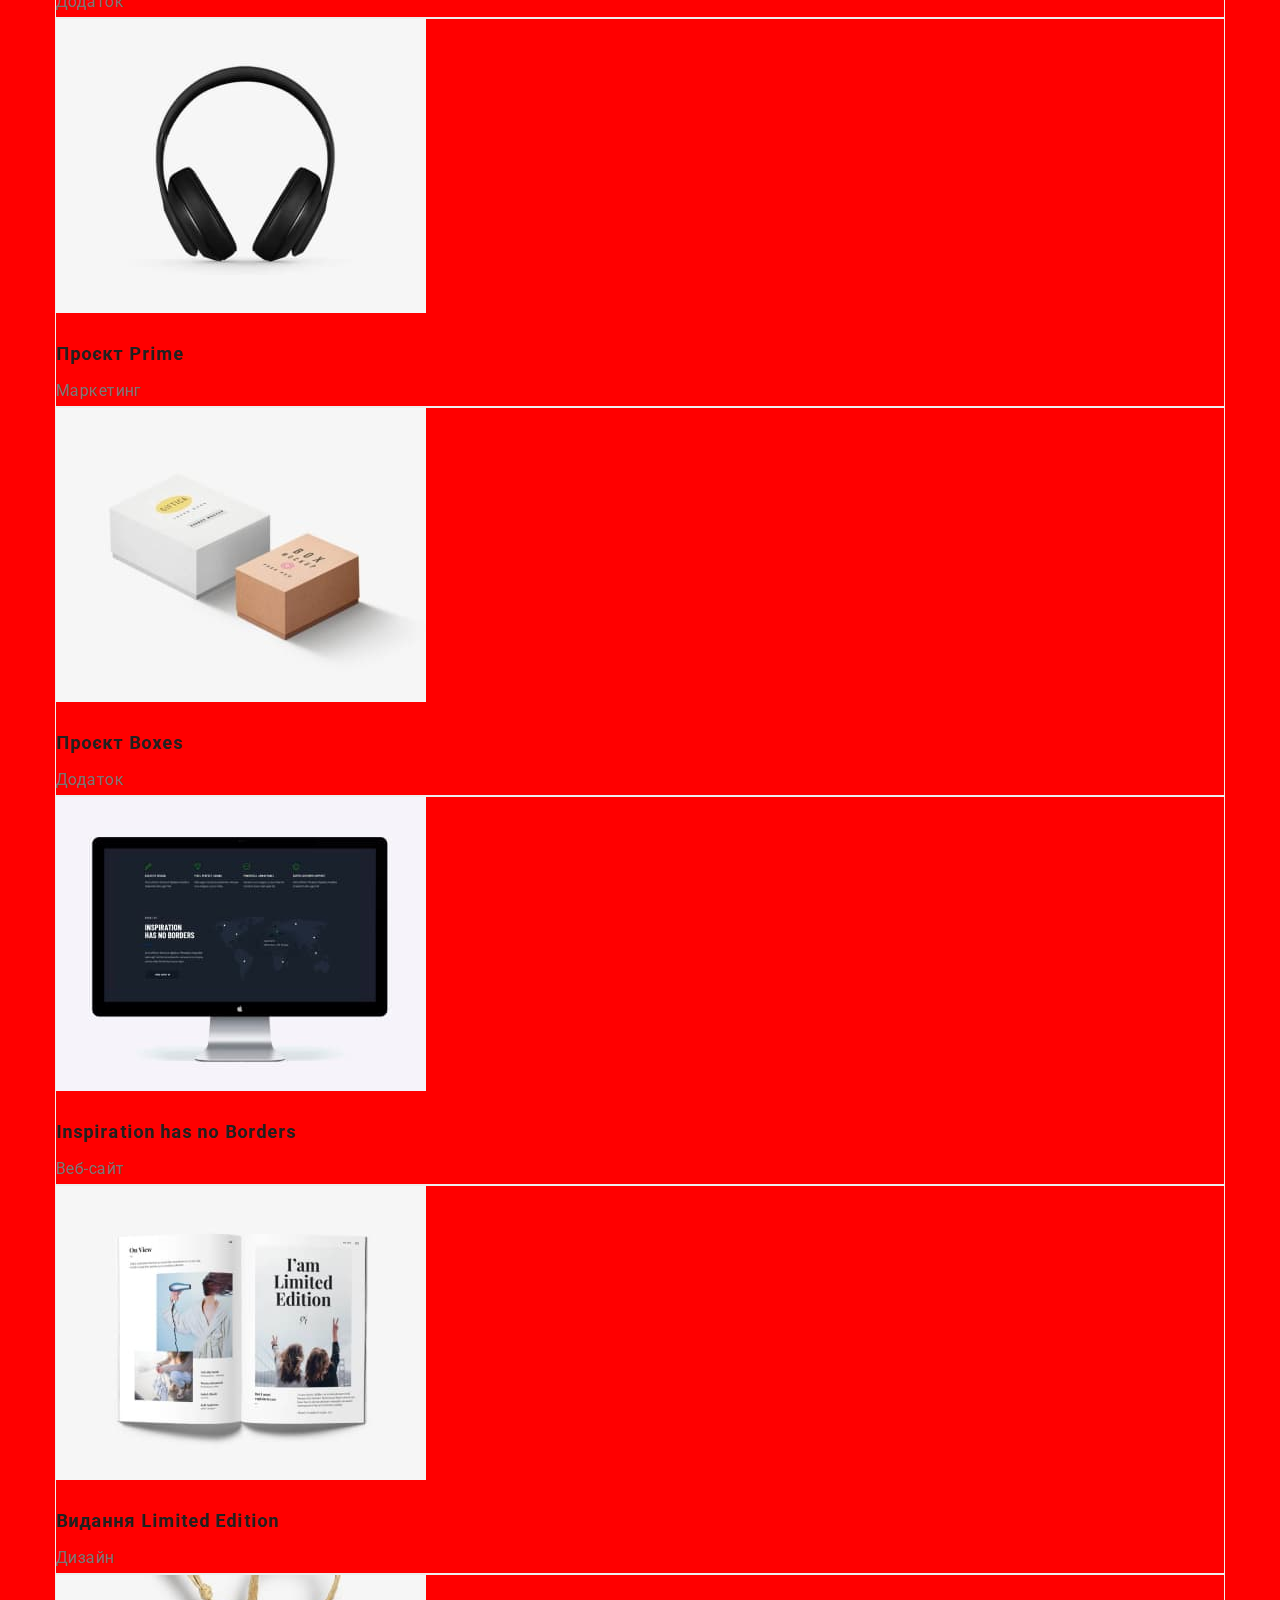
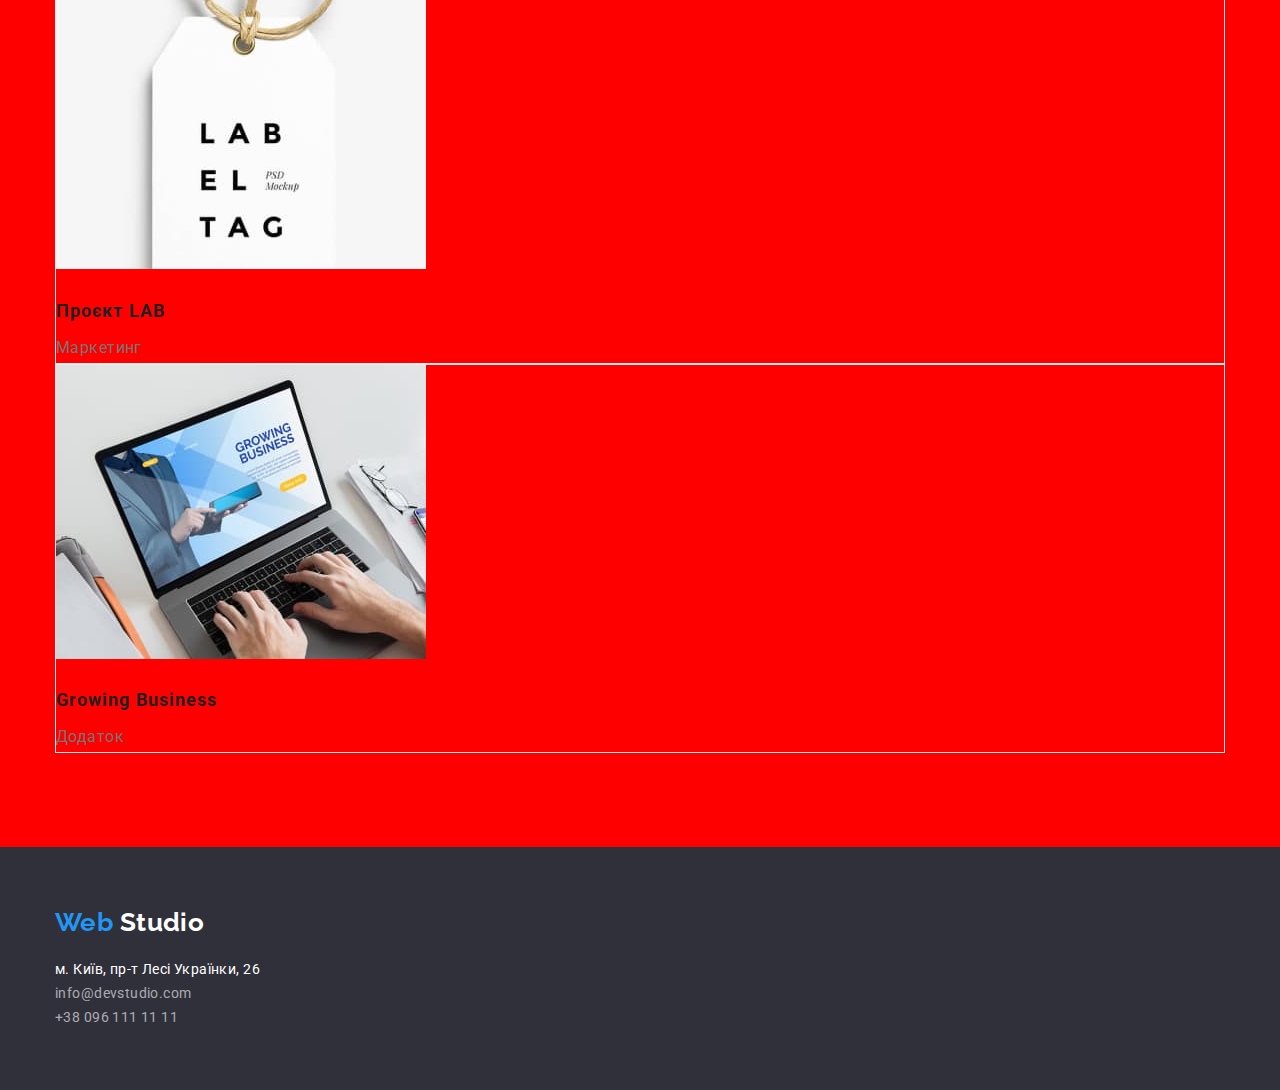
==== commit 3ab3f74d: "Додав рамку і тіні" ====
--- a/portfolio.html
+++ b/portfolio.html
@@ -19,7 +19,7 @@
   </head>
   <body>
     <!--Шапка сайту-->
-    <header>
+    <header class="heder">
       <div class="container">
         <nav>
           <a href="./index.html" class="logo">
@@ -49,95 +49,146 @@
     </header>
     <!--Портфоліо-->
     <main>
-      <section class="portfolio-section">
+      <section class="portfolio-section section">
         <div class="container">
           <h1 class="visually-hidden">Портфоліо</h1>
+
           <ul class="portfolio-filter list">
-            <li><button type="button" class="button everyone">Усі</button></li>
+            <li>
+              <button type="button" class="button everyone">Усі</button>
+            </li>
             <li><button type="button" class="button">Веб-сайти</button></li>
             <li><button type="button" class="button">Додатки</button></li>
             <li><button type="button" class="button">Дизайн</button></li>
             <li><button type="button" class="button">Маркетинг</button></li>
           </ul>
+
           <ul class="portfolio-list list">
             <li>
-              <a href="" class="link"
-                ><img src="./images/img-7.jpg" alt="технокряк" width="370" />
-                <h2 class="project">Технокряк</h2>
-                <p class="text">Веб-сайт</p>
-              </a>
-            </li>
-            <li>
-              <a href="" class="link"
-                ><img src="./images/img-8.jpg" alt="постер" width="370" />
-                <h2 class="project">Постер New Orlean vs Golden Star</h2>
-                <p class="text">Дизайн</p>
-              </a>
-            </li>
-            <li>
-              <a href="" class="link"
-                ><img src="./images/img-9.jpg" alt="ресторан" width="370" />
-                <h2 class="project">Ресторан Seafood</h2>
-                <p class="text">Додаток</p>
-              </a>
-            </li>
-            <li>
-              <a href="" class="link"
-                ><img
-                  src="./images/img-10.jpg"
-                  alt="проект прайм"
-                  width="370"
-                />
-                <h2 class="project">Проєкт Prime</h2>
-                <p class="text">Маркетинг</p>
-              </a>
-            </li>
-            <li>
-              <a href="" class="link"
-                ><img src="./images/img-11.jpg" alt="прєкт бокси" width="370" />
-                <h2 class="project">Проєкт Boxes</h2>
-                <p class="text">Додаток</p>
-              </a>
-            </li>
-            <li>
-              <a href="" class="link"
-                ><img
-                  src="./images/img-12.jpg"
-                  alt="натхнення не має кордонів"
-                  width="370"
-                />
-                <h2 class="project">Inspiration has no Borders</h2>
-                <p class="text">Веб-сайт</p>
-              </a>
-            </li>
-            <li>
-              <a href="" class="link"
-                ><img
-                  src="./images/img-13.jpg"
-                  alt="лімітоване видання"
-                  width="370"
-                />
-                <h2 class="project">Видання Limited Edition</h2>
-                <p class="text">Дизайн</p>
-              </a>
-            </li>
-            <li>
-              <a href="" class="link"
-                ><img src="./images/img-14.jpg" alt="проєкт лаб" width="370" />
-                <h2 class="project">Проєкт LAB</h2>
-                <p class="text">Маркетинг</p>
-              </a>
-            </li>
-            <li>
-              <a href="" class="link"
-                ><img
-                  src="./images/img-15.jpg"
-                  alt="зростаючий бізнес"
-                  width="370"
-                />
-                <h2 class="project">Growing Business</h2>
-                <p class="text">Додаток</p>
-              </a>
+              <div class="portfolio-title">
+                <a href="" class="link"
+                  ><img
+                    class="img-portfolio"
+                    src="./images/img-7.jpg"
+                    alt="технокряк"
+                    width="370"
+                  />
+                  <h2 class="project">Технокряк</h2>
+                  <p class="text">Веб-сайт</p>
+                </a>
+              </div>
+            </li>
+            <li>
+              <div class="portfolio-title">
+                <a href="" class="link"
+                  ><img
+                    class="img-portfolio"
+                    src="./images/img-8.jpg"
+                    alt="постер"
+                    width="370"
+                  />
+                  <h2 class="project">Постер New Orlean vs Golden Star</h2>
+                  <p class="text">Дизайн</p>
+                </a>
+              </div>
+            </li>
+            <li>
+              <div class="portfolio-title">
+                <a href="" class="link"
+                  ><img
+                    class="img-portfolio"
+                    src="./images/img-9.jpg"
+                    alt="ресторан"
+                    width="370"
+                  />
+                  <h2 class="project">Ресторан Seafood</h2>
+                  <p class="text">Додаток</p>
+                </a>
+              </div>
+            </li>
+            <li>
+              <div class="portfolio-title">
+                <a href="" class="link"
+                  ><img
+                    class="img-portfolio"
+                    src="./images/img-10.jpg"
+                    alt="проект прайм"
+                    width="370"
+                  />
+                  <h2 class="project">Проєкт Prime</h2>
+                  <p class="text">Маркетинг</p>
+                </a>
+              </div>
+            </li>
+            <li>
+              <div class="portfolio-title">
+                <a href="" class="link"
+                  ><img
+                    class="img-portfolio"
+                    src="./images/img-11.jpg"
+                    alt="прєкт бокси"
+                    width="370"
+                  />
+                  <h2 class="project">Проєкт Boxes</h2>
+                  <p class="text">Додаток</p>
+                </a>
+              </div>
+            </li>
+            <li>
+              <div class="portfolio-title">
+                <a href="" class="link"
+                  ><img
+                    class="img-portfolio"
+                    src="./images/img-12.jpg"
+                    alt="натхнення не має кордонів"
+                    width="370"
+                  />
+                  <h2 class="project">Inspiration has no Borders</h2>
+                  <p class="text">Веб-сайт</p>
+                </a>
+              </div>
+            </li>
+            <li>
+              <div class="portfolio-title">
+                <a href="" class="link"
+                  ><img
+                    class="img-portfolio"
+                    src="./images/img-13.jpg"
+                    alt="лімітоване видання"
+                    width="370"
+                  />
+                  <h2 class="project">Видання Limited Edition</h2>
+                  <p class="text">Дизайн</p>
+                </a>
+              </div>
+            </li>
+            <li>
+              <div class="portfolio-title">
+                <a href="" class="link"
+                  ><img
+                    class="img-portfolio"
+                    src="./images/img-14.jpg"
+                    alt="проєкт лаб"
+                    width="370"
+                  />
+                  <h2 class="project">Проєкт LAB</h2>
+                  <p class="text">Маркетинг</p>
+                </a>
+              </div>
+            </li>
+            <li>
+              <div class="portfolio-title">
+                <a href="" class="link"
+                  ><img
+                    class="img-portfolio"
+                    src="./images/img-15.jpg"
+                    alt="зростаючий бізнес"
+                    width="370"
+                  />
+                  <h2 class="project">Growing Business</h2>
+                  <p class="text">Додаток</p>
+                </a>
+              </div>
             </li>
           </ul>
         </div>
--- a/css/styles.css
+++ b/css/styles.css
@@ -58,6 +58,10 @@
   margin: -1px;
 }
 
+.heder {
+  border: 1px solid #ececec;
+}
+
 /* logo */
 
 .logo {
@@ -152,9 +156,7 @@
 /* hero */
 
 .hero {
-  /* margin: 0 auto; */
-  /* padding-top: 200px;
-  padding-bottom: 200px; */
+  padding: 200px 0;
   background-color: var(--bg-hero-color);
 }
 .hero-title {
@@ -166,6 +168,9 @@
   letter-spacing: 0.06em;
   text-transform: uppercase;
   margin-bottom: 30px;
+  width: 696px;
+  margin-left: auto;
+  margin-right: auto;
 }
 
 /* feature-list */
@@ -204,7 +209,29 @@
   text-align: center;
 }
 
+.team {
+  box-shadow: 0px 1px 3px rgba(0, 0, 0, 0.12), 0px 1px 1px rgba(0, 0, 0, 0.14),
+    0px 2px 1px rgba(0, 0, 0, 0.2);
+  border-radius: 0px 0px 4px 4px;
+}
+
 /* portfolio-list */
+
+.img-portfolio {
+  margin-bottom: 20px;
+}
+
+.portfolio-title {
+  border: 1px solid #eeeeee;
+}
+
+.portfolio-section {
+  background-color: red;
+}
+
+.portfolio-filter {
+  margin-bottom: 34px;
+}
 
 .portfolio-list .project {
   color: var(--title-text-color);
@@ -212,6 +239,7 @@
   font-size: 18px;
   line-height: 2;
   letter-spacing: 0.06em;
+  margin-bottom: 4px;
 }
 
 .portfolio-list .text {
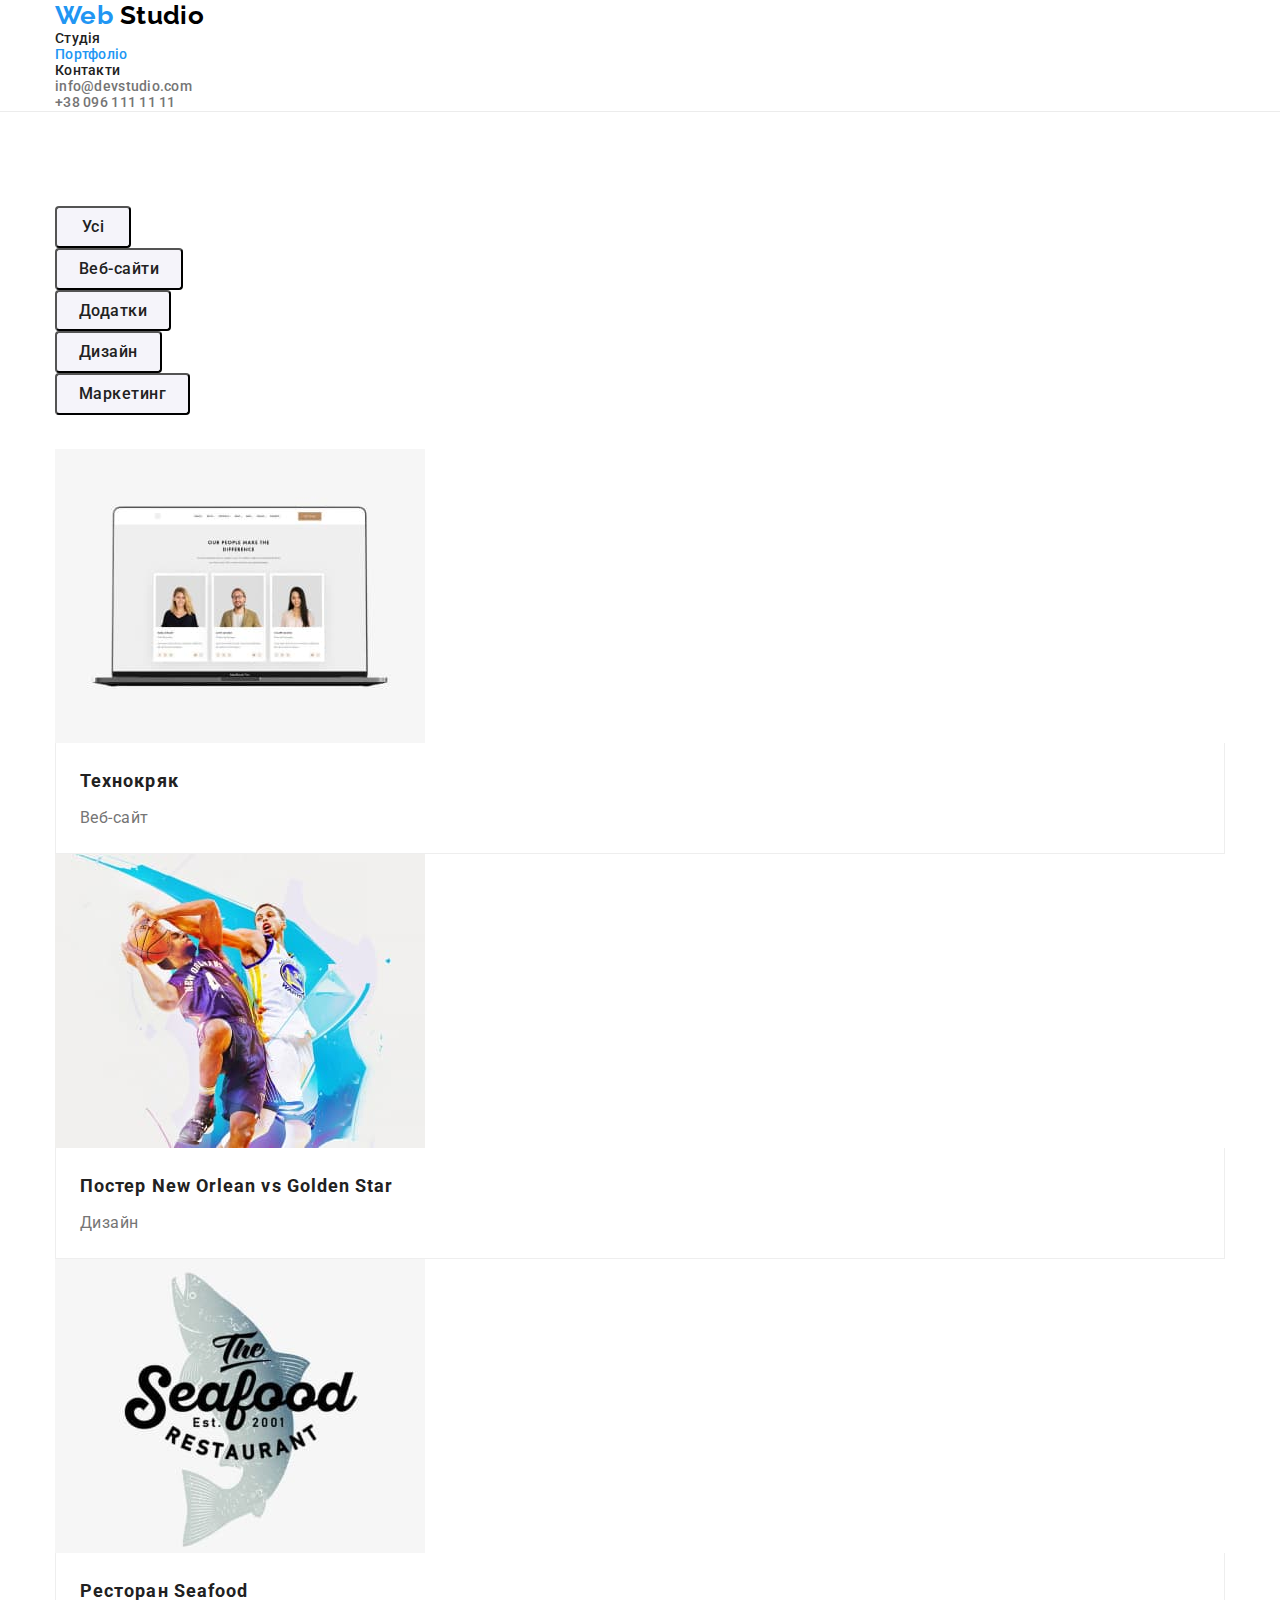
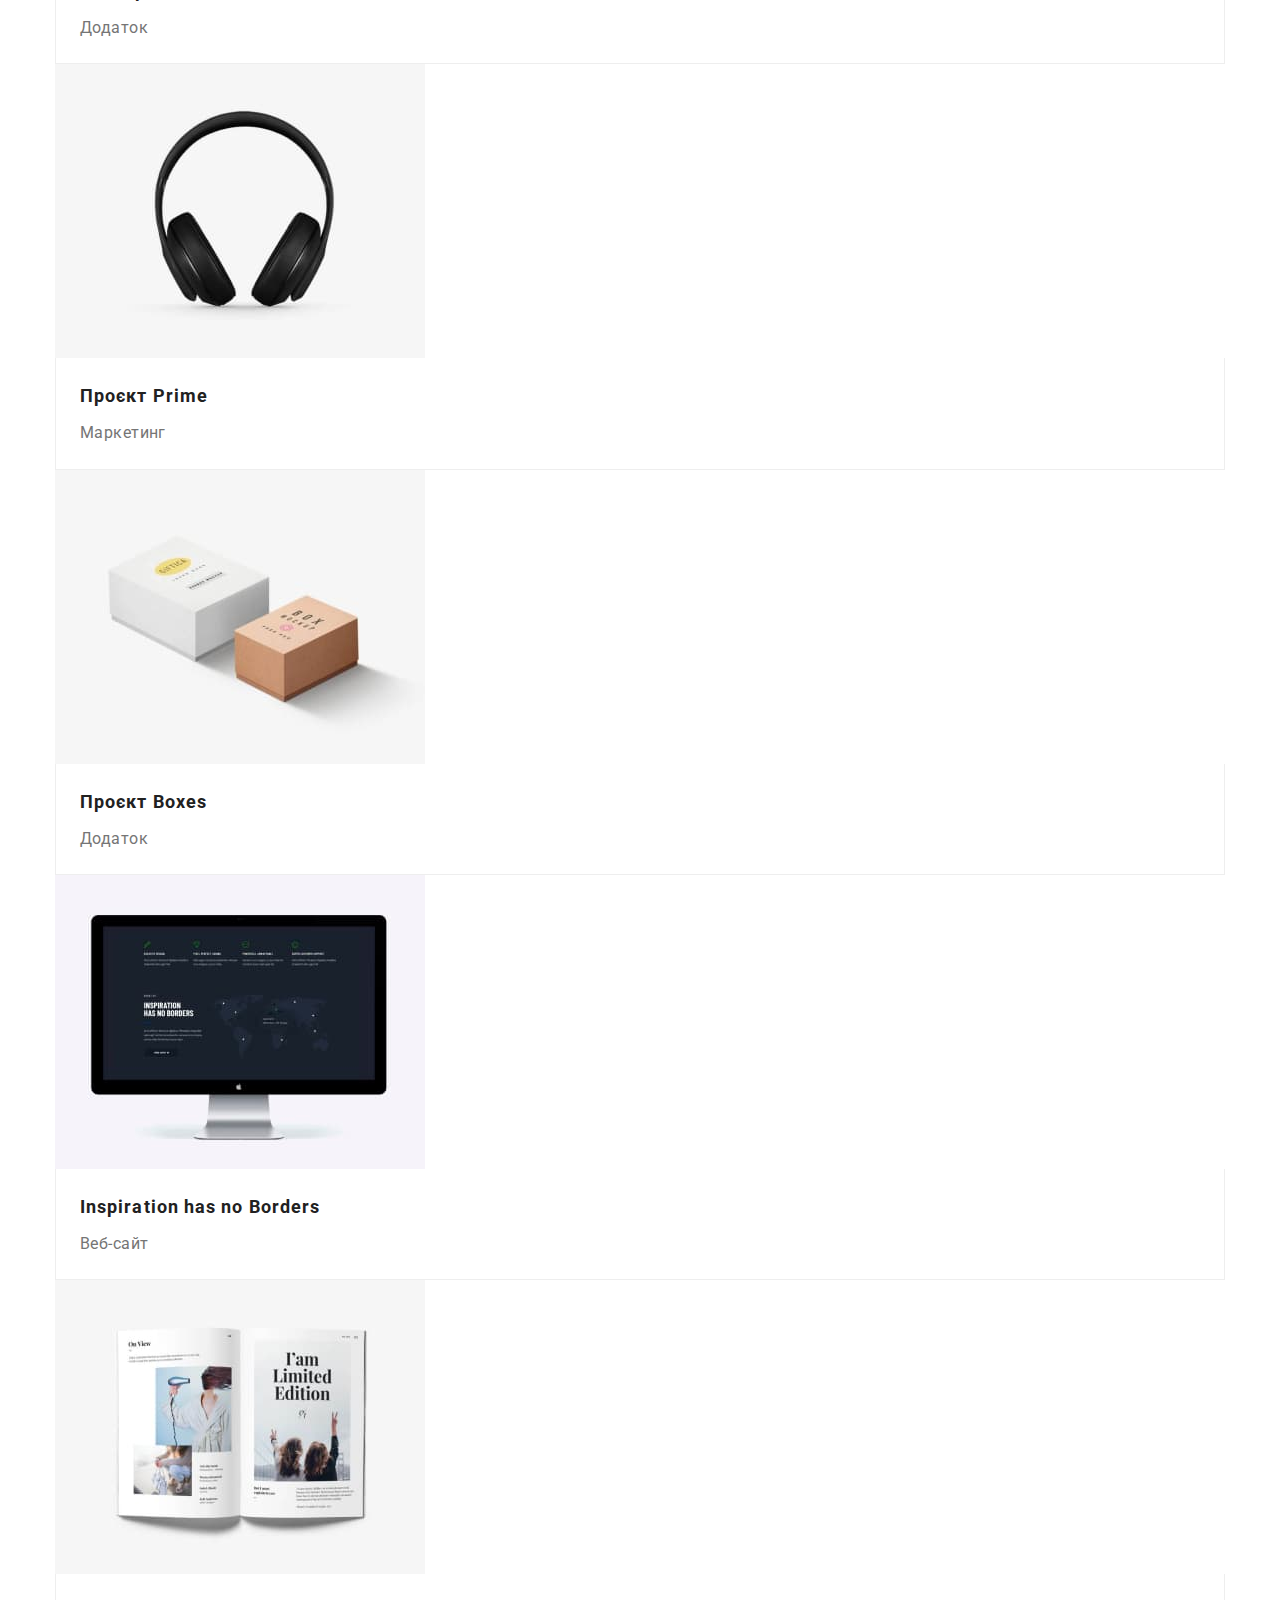
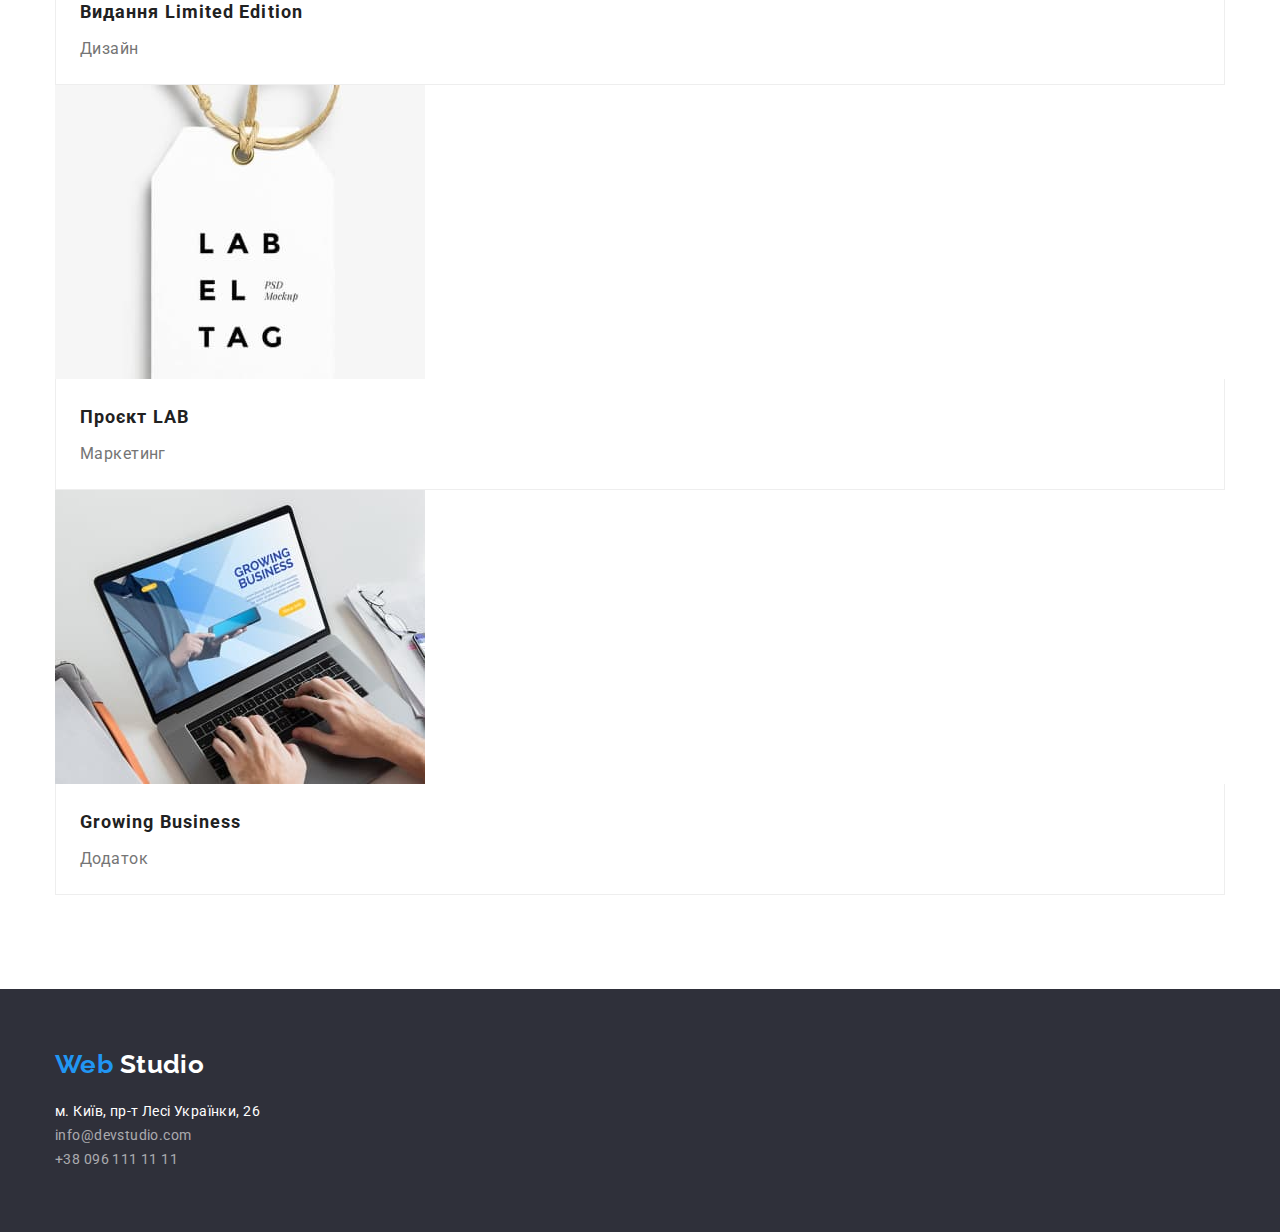
==== commit 77dae5b2: "переробив рамки" ====
--- a/portfolio.html
+++ b/portfolio.html
@@ -65,130 +65,131 @@
 
           <ul class="portfolio-list list">
             <li>
-              <div class="portfolio-title">
-                <a href="" class="link"
-                  ><img
-                    class="img-portfolio"
-                    src="./images/img-7.jpg"
-                    alt="технокряк"
-                    width="370"
-                  />
+              <a href="" class="link"
+                ><img
+                  class="img-portfolio"
+                  src="./images/img-7.jpg"
+                  alt="технокряк"
+                  width="370"
+                />
+                <div class="img-text">
                   <h2 class="project">Технокряк</h2>
                   <p class="text">Веб-сайт</p>
-                </a>
-              </div>
-            </li>
-            <li>
-              <div class="portfolio-title">
-                <a href="" class="link"
-                  ><img
-                    class="img-portfolio"
-                    src="./images/img-8.jpg"
-                    alt="постер"
-                    width="370"
-                  />
+                </div>
+              </a>
+            </li>
+
+            <li>
+              <a href="" class="link"
+                ><img
+                  class="img-portfolio"
+                  src="./images/img-8.jpg"
+                  alt="постер"
+                  width="370"
+                />
+                <div class="img-text">
                   <h2 class="project">Постер New Orlean vs Golden Star</h2>
                   <p class="text">Дизайн</p>
-                </a>
-              </div>
-            </li>
-            <li>
-              <div class="portfolio-title">
-                <a href="" class="link"
-                  ><img
-                    class="img-portfolio"
-                    src="./images/img-9.jpg"
-                    alt="ресторан"
-                    width="370"
-                  />
+                </div>
+              </a>
+            </li>
+            <li>
+              <a href="" class="link"
+                ><img
+                  class="img-portfolio"
+                  src="./images/img-9.jpg"
+                  alt="ресторан"
+                  width="370"
+                />
+                <div class="img-text">
                   <h2 class="project">Ресторан Seafood</h2>
                   <p class="text">Додаток</p>
-                </a>
-              </div>
-            </li>
-            <li>
-              <div class="portfolio-title">
-                <a href="" class="link"
-                  ><img
-                    class="img-portfolio"
-                    src="./images/img-10.jpg"
-                    alt="проект прайм"
-                    width="370"
-                  />
+                </div>
+              </a>
+            </li>
+            <li>
+              <a href="" class="link"
+                ><img
+                  class="img-portfolio"
+                  src="./images/img-10.jpg"
+                  alt="проект прайм"
+                  width="370"
+                />
+                <div class="img-text">
                   <h2 class="project">Проєкт Prime</h2>
                   <p class="text">Маркетинг</p>
-                </a>
-              </div>
-            </li>
-            <li>
-              <div class="portfolio-title">
-                <a href="" class="link"
-                  ><img
-                    class="img-portfolio"
-                    src="./images/img-11.jpg"
-                    alt="прєкт бокси"
-                    width="370"
-                  />
+                </div>
+              </a>
+            </li>
+            <li>
+              <a href="" class="link"
+                ><img
+                  class="img-portfolio"
+                  src="./images/img-11.jpg"
+                  alt="прєкт бокси"
+                  width="370"
+                />
+                <div class="img-text">
                   <h2 class="project">Проєкт Boxes</h2>
                   <p class="text">Додаток</p>
-                </a>
-              </div>
-            </li>
-            <li>
-              <div class="portfolio-title">
-                <a href="" class="link"
-                  ><img
-                    class="img-portfolio"
-                    src="./images/img-12.jpg"
-                    alt="натхнення не має кордонів"
-                    width="370"
-                  />
+                </div>
+              </a>
+            </li>
+            <li>
+              <a href="" class="link"
+                ><img
+                  class="img-portfolio"
+                  src="./images/img-12.jpg"
+                  alt="натхнення не має кордонів"
+                  width="370"
+                />
+                <div class="img-text">
                   <h2 class="project">Inspiration has no Borders</h2>
                   <p class="text">Веб-сайт</p>
-                </a>
-              </div>
-            </li>
-            <li>
-              <div class="portfolio-title">
-                <a href="" class="link"
-                  ><img
-                    class="img-portfolio"
-                    src="./images/img-13.jpg"
-                    alt="лімітоване видання"
-                    width="370"
-                  />
+                </div>
+              </a>
+            </li>
+            <li>
+              <a href="" class="link"
+                ><img
+                  class="img-portfolio"
+                  src="./images/img-13.jpg"
+                  alt="лімітоване видання"
+                  width="370"
+                />
+                <div class="img-text">
                   <h2 class="project">Видання Limited Edition</h2>
                   <p class="text">Дизайн</p>
-                </a>
-              </div>
-            </li>
-            <li>
-              <div class="portfolio-title">
-                <a href="" class="link"
-                  ><img
-                    class="img-portfolio"
-                    src="./images/img-14.jpg"
-                    alt="проєкт лаб"
-                    width="370"
-                  />
+                </div>
+              </a>
+            </li>
+            <li>
+              <a href="" class="link"
+                ><img
+                  class="img-portfolio"
+                  src="./images/img-14.jpg"
+                  alt="проєкт лаб"
+                  width="370"
+                />
+                <div class="img-text">
                   <h2 class="project">Проєкт LAB</h2>
                   <p class="text">Маркетинг</p>
-                </a>
-              </div>
-            </li>
-            <li>
-              <div class="portfolio-title">
-                <a href="" class="link"
-                  ><img
-                    class="img-portfolio"
-                    src="./images/img-15.jpg"
-                    alt="зростаючий бізнес"
-                    width="370"
-                  />
+                </div>
+              </a>
+            </li>
+            <li>
+              <a href="" class="link"
+                ><img
+                  class="img-portfolio"
+                  src="./images/img-15.jpg"
+                  alt="зростаючий бізнес"
+                  width="370"
+                />
+                <div class="img-text">
                   <h2 class="project">Growing Business</h2>
                   <p class="text">Додаток</p>
-                </a>
-              </div>
+                </div>
+              </a>
             </li>
           </ul>
         </div>
--- a/css/styles.css
+++ b/css/styles.css
@@ -21,7 +21,8 @@
 h1,
 h2,
 h3,
-p {
+p,
+ul {
   margin: 0;
 }
 
@@ -59,7 +60,7 @@
 }
 
 .heder {
-  border: 1px solid #ececec;
+  border-bottom: 1px solid #ececec;
 }
 
 /* logo */
@@ -184,6 +185,7 @@
   font-size: 14px;
   line-height: 1.14;
   text-transform: uppercase;
+  margin-bottom: 26px;
 }
 
 .feature-list .text {
@@ -218,15 +220,18 @@
 /* portfolio-list */
 
 .img-portfolio {
-  margin-bottom: 20px;
-}
-
-.portfolio-title {
+  display: block;
+}
+
+.img-text {
   border: 1px solid #eeeeee;
-}
-
-.portfolio-section {
-  background-color: red;
+  border-top: none;
+  padding: 20px 24px;
+  /* background-color: #2196f3; */
+}
+
+.portfolio-list {
+  /* background-color: greenyellow; */
 }
 
 .portfolio-filter {
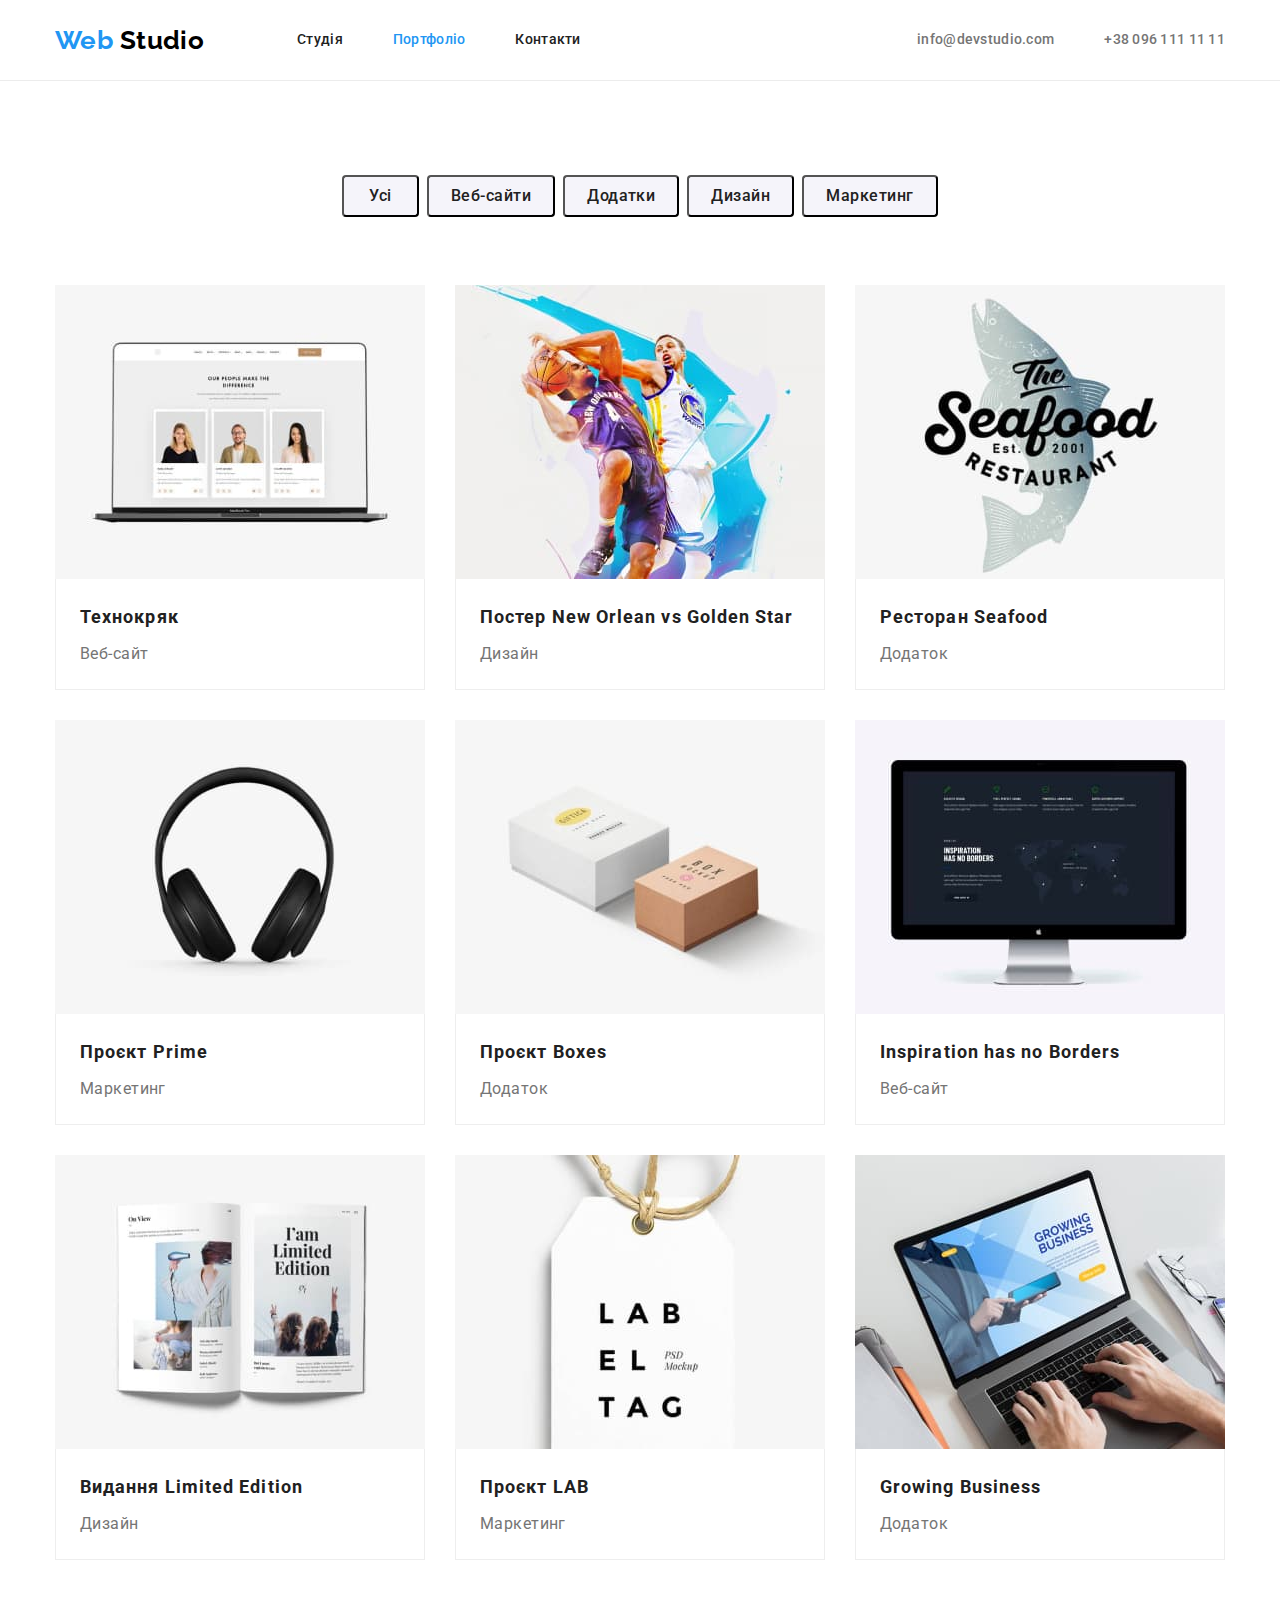
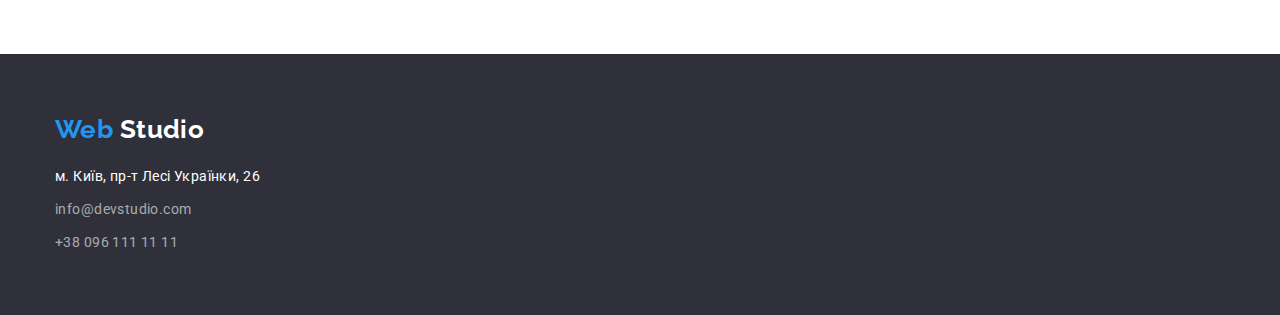
==== commit 656957f9: "Додав всі розміри. Зробив флекси" ====
--- a/portfolio.html
+++ b/portfolio.html
@@ -19,29 +19,29 @@
   </head>
   <body>
     <!--Шапка сайту-->
-    <header class="heder">
+    <header class="main-heder">
       <div class="container">
-        <nav>
+        <nav class="main-nav">
           <a href="./index.html" class="logo">
             <span class="accent"> Web</span> Studio</a
           >
 
           <ul class="site-nav list">
-            <li><a href="./index.html" class="link">Студія</a></li>
-            <li>
+            <li class="item"><a href="./index.html" class="link">Студія</a></li>
+            <li class="item">
               <a href="./portfolio.html" class="link current">Портфоліо</a>
             </li>
-            <li><a href="" class="link">Контакти</a></li>
+            <li class="item"><a href="" class="link">Контакти</a></li>
           </ul>
         </nav>
 
         <ul class="addres-header list">
-          <li>
+          <li class="item">
             <a href="mailto:info@devstudio.com" class="link"
               >info@devstudio.com</a
             >
           </li>
-          <li>
+          <li class="item">
             <a href="tel:+380961111111" class="link">+38 096 111 11 11</a>
           </li>
         </ul>
@@ -54,17 +54,25 @@
           <h1 class="visually-hidden">Портфоліо</h1>
 
           <ul class="portfolio-filter list">
-            <li>
+            <li class="item">
               <button type="button" class="button everyone">Усі</button>
             </li>
-            <li><button type="button" class="button">Веб-сайти</button></li>
-            <li><button type="button" class="button">Додатки</button></li>
-            <li><button type="button" class="button">Дизайн</button></li>
-            <li><button type="button" class="button">Маркетинг</button></li>
+            <li class="item">
+              <button type="button" class="button">Веб-сайти</button>
+            </li>
+            <li class="item">
+              <button type="button" class="button">Додатки</button>
+            </li>
+            <li class="item">
+              <button type="button" class="button">Дизайн</button>
+            </li>
+            <li class="item">
+              <button type="button" class="button">Маркетинг</button>
+            </li>
           </ul>
 
           <ul class="portfolio-list list">
-            <li>
+            <li class="item">
               <a href="" class="link"
                 ><img
                   class="img-portfolio"
@@ -79,7 +87,7 @@
               </a>
             </li>
 
-            <li>
+            <li class="item">
               <a href="" class="link"
                 ><img
                   class="img-portfolio"
@@ -93,7 +101,7 @@
                 </div>
               </a>
             </li>
-            <li>
+            <li class="item">
               <a href="" class="link"
                 ><img
                   class="img-portfolio"
@@ -107,7 +115,7 @@
                 </div>
               </a>
             </li>
-            <li>
+            <li class="item">
               <a href="" class="link"
                 ><img
                   class="img-portfolio"
@@ -121,7 +129,7 @@
                 </div>
               </a>
             </li>
-            <li>
+            <li class="item">
               <a href="" class="link"
                 ><img
                   class="img-portfolio"
@@ -135,7 +143,7 @@
                 </div>
               </a>
             </li>
-            <li>
+            <li class="item">
               <a href="" class="link"
                 ><img
                   class="img-portfolio"
@@ -149,7 +157,7 @@
                 </div>
               </a>
             </li>
-            <li>
+            <li class="item">
               <a href="" class="link"
                 ><img
                   class="img-portfolio"
@@ -163,7 +171,7 @@
                 </div>
               </a>
             </li>
-            <li>
+            <li class="item">
               <a href="" class="link"
                 ><img
                   class="img-portfolio"
@@ -177,7 +185,7 @@
                 </div>
               </a>
             </li>
-            <li>
+            <li class="item">
               <a href="" class="link"
                 ><img
                   class="img-portfolio"
@@ -213,7 +221,7 @@
               >
             </li>
             <li>
-              <a href="mailto:info@devstudio.com" class="link"
+              <a href="mailto:info@devstudio.com" class="link mail"
                 >info@devstudio.com</a
               >
             </li>
--- a/css/styles.css
+++ b/css/styles.css
@@ -21,8 +21,7 @@
 h1,
 h2,
 h3,
-p,
-ul {
+p {
   margin: 0;
 }
 
@@ -59,8 +58,13 @@
   margin: -1px;
 }
 
-.heder {
+.main-heder {
   border-bottom: 1px solid #ececec;
+}
+
+.main-heder .container {
+  display: flex;
+  align-items: center;
 }
 
 /* logo */
@@ -72,6 +76,7 @@
   font-size: 26px;
   line-height: 1.19;
   text-decoration: none;
+  margin-right: 93px;
 }
 .logo .accent {
   color: var(--accent-color);
@@ -101,15 +106,28 @@
 }
 
 /* site-nav */
+
+.main-nav {
+  display: flex;
+  align-items: center;
+}
+
+.site-nav .item:not(:last-child) {
+  margin-right: 50px;
+}
 
 .site-nav {
   font-weight: 500;
   line-height: 1.14;
   letter-spacing: 0.02em;
+  display: flex;
 }
 .site-nav .link {
   color: var(--title-text-color);
   text-decoration: none;
+  display: block;
+  padding-top: 32px;
+  padding-bottom: 32px;
 }
 .site-nav .link:hover,
 .site-nav .link:focus {
@@ -120,11 +138,17 @@
 }
 
 /* addres-header */
+
+.addres-header .item:not(:last-child) {
+  margin-right: 50px;
+}
 
 .addres-header {
   font-weight: 500;
   line-height: 1.14;
   letter-spacing: 0.02em;
+  display: flex;
+  margin-left: auto;
 }
 .addres-header .link {
   color: var(--primary-text-color);
@@ -150,15 +174,13 @@
   text-align: center;
   margin-bottom: 50px;
 }
-.section-work {
-  background-color: red;
-}
 
 /* hero */
 
 .hero {
   padding: 200px 0;
   background-color: var(--bg-hero-color);
+  text-align: center;
 }
 .hero-title {
   color: var(--hero-title-color);
@@ -168,15 +190,22 @@
   text-align: center;
   letter-spacing: 0.06em;
   text-transform: uppercase;
+  width: 696px;
   margin-bottom: 30px;
-  width: 696px;
   margin-left: auto;
   margin-right: auto;
 }
 
 /* feature-list */
-.section-feature {
-  outline: 1px solid red;
+
+.feature-list {
+  display: flex;
+  margin-right: -30px;
+}
+
+.feature-list .item {
+  flex-basis: calc((100% - 90px) / 4);
+  margin-right: 30px;
 }
 
 .feature-list .title {
@@ -185,14 +214,44 @@
   font-size: 14px;
   line-height: 1.14;
   text-transform: uppercase;
-  margin-bottom: 26px;
+  margin-bottom: 10px;
 }
 
 .feature-list .text {
   line-height: 1.71;
 }
 
+/* section-work */
+
+.work-list {
+  display: flex;
+  margin-right: -30px;
+}
+
+.work-list .item {
+  flex-basis: calc((100% - 60px) / 3);
+  margin-right: 30px;
+}
+
 /* team-list */
+
+.team-list {
+  display: flex;
+  margin-right: -30px;
+}
+
+.team-list .item {
+  flex-basis: calc((100% - 90px) / 4);
+  margin-right: 30px;
+}
+
+.img-team {
+  display: block;
+}
+
+.team-text {
+  padding: 30px 0;
+}
 
 .section-team {
   background-color: var(--bg-team-color);
@@ -203,6 +262,7 @@
   font-size: 16px;
   line-height: 1.19;
   text-align: center;
+  margin-bottom: 10px;
 }
 
 .team-list .text {
@@ -219,6 +279,10 @@
 
 /* portfolio-list */
 
+.portfolio-filter .item:not(:last-child) {
+  margin-right: 8px;
+}
+
 .img-portfolio {
   display: block;
 }
@@ -227,15 +291,25 @@
   border: 1px solid #eeeeee;
   border-top: none;
   padding: 20px 24px;
-  /* background-color: #2196f3; */
-}
-
-.portfolio-list {
-  /* background-color: greenyellow; */
 }
 
 .portfolio-filter {
   margin-bottom: 34px;
+  display: flex;
+  justify-content: center;
+  align-items: center;
+}
+
+.portfolio-list {
+  display: flex;
+  flex-wrap: wrap;
+  margin-right: -30px;
+  margin-bottom: -30px;
+}
+
+.portfolio-list .item {
+  margin-right: 30px;
+  margin-bottom: 30px;
 }
 
 .portfolio-list .project {
@@ -255,6 +329,7 @@
 
 .portfolio-list .link {
   text-decoration: none;
+  flex-basis: calc((100% - 240px) / 9);
 }
 
 /* button */
@@ -271,7 +346,6 @@
   cursor: pointer;
   border-radius: 4px;
   padding: 6px 22px;
-  text-align: center;
 }
 .button:hover,
 .button:focus {
@@ -288,12 +362,10 @@
   font-weight: 700;
   font-size: 16px;
   line-height: 1.88;
-  display: flex;
-  align-items: center;
-  text-align: center;
   letter-spacing: 0.06em;
   padding: 10px 32px;
   margin: 0 auto;
+  display: block;
 }
 .button.primary:hover,
 .button.primary:focus {
@@ -301,8 +373,16 @@
   background-color: var(--bg--button-primary-color);
 }
 
+.portfolio-filter .button {
+  margin-bottom: 34px;
+}
+
 /* footer */
 
+.mail {
+  margin-bottom: 9px;
+  display: block;
+}
 .footer {
   background-color: var(--bg-futer-color);
   padding-top: 60px;
@@ -313,6 +393,8 @@
   color: var(--map-footer-color);
   line-height: 1.71;
   text-decoration: none;
+  margin-bottom: 9px;
+  display: block;
 }
 .address-footer .link {
   font-style: normal;
